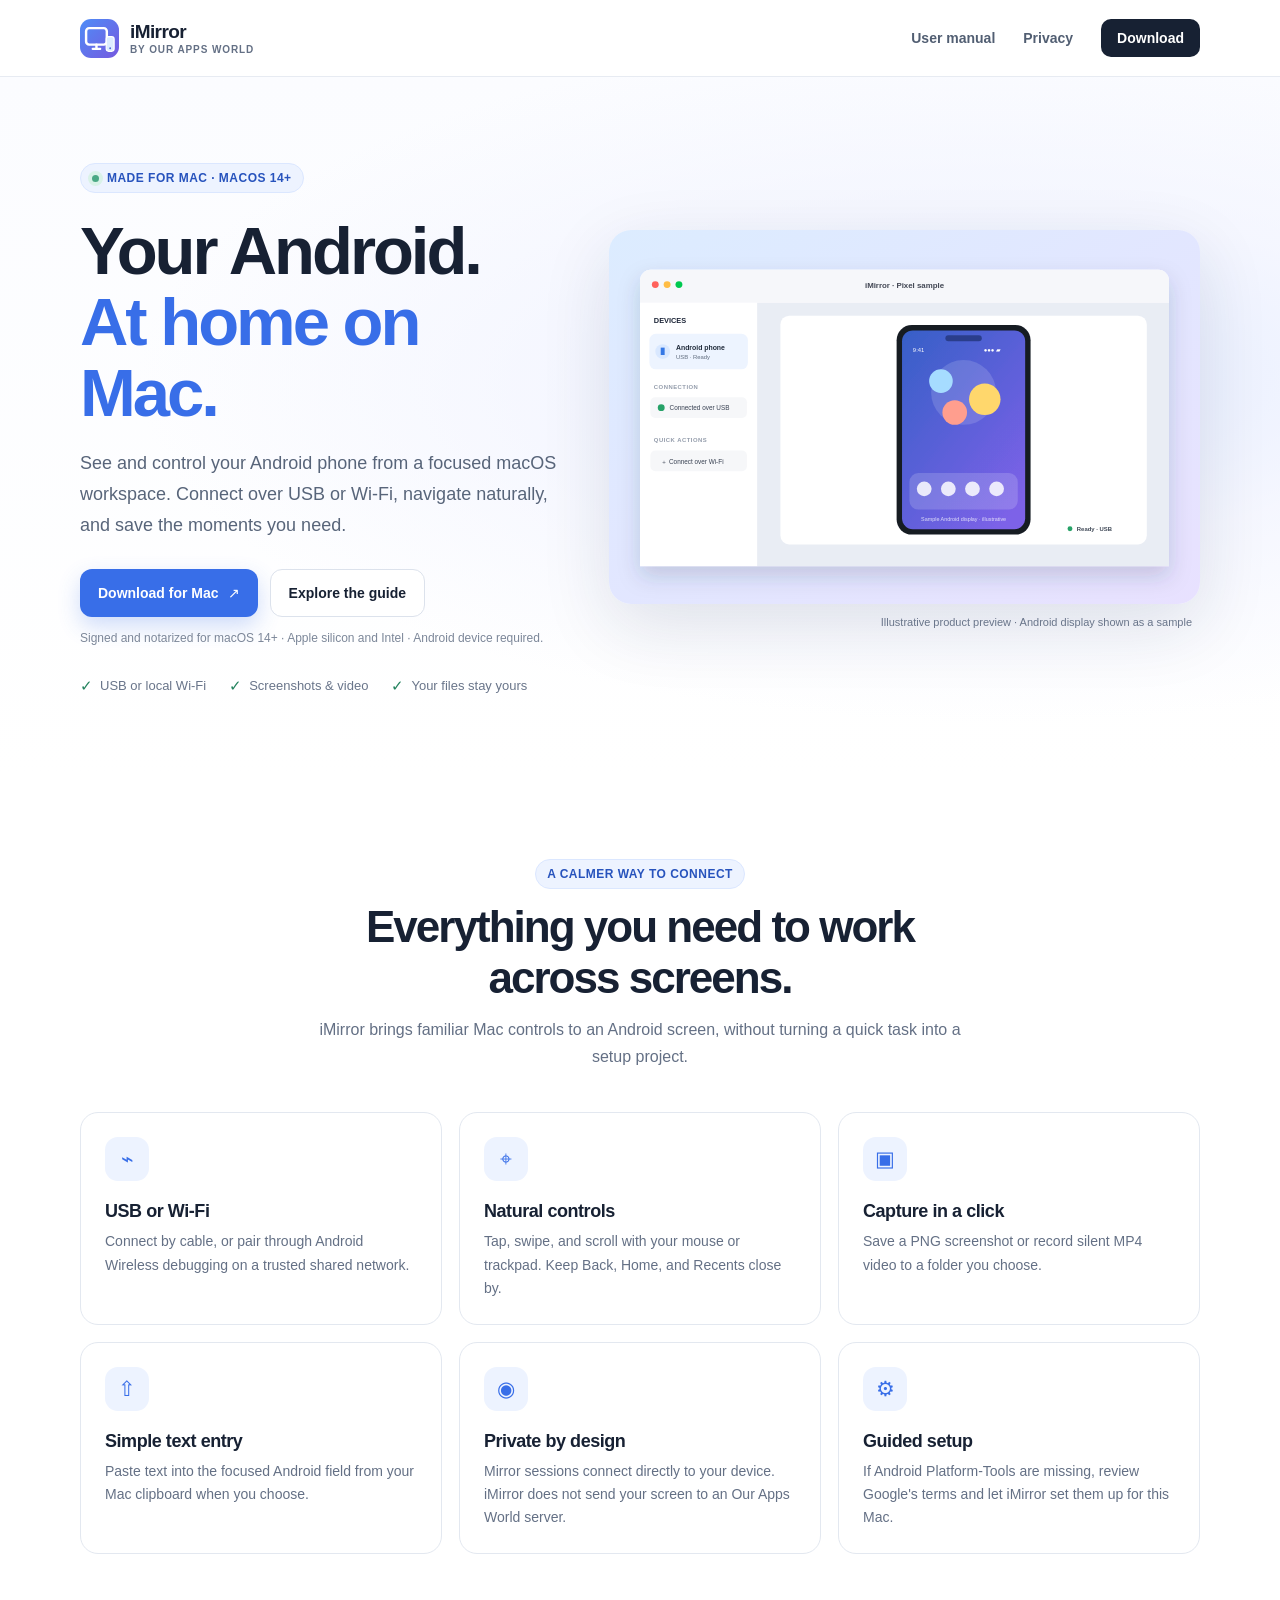
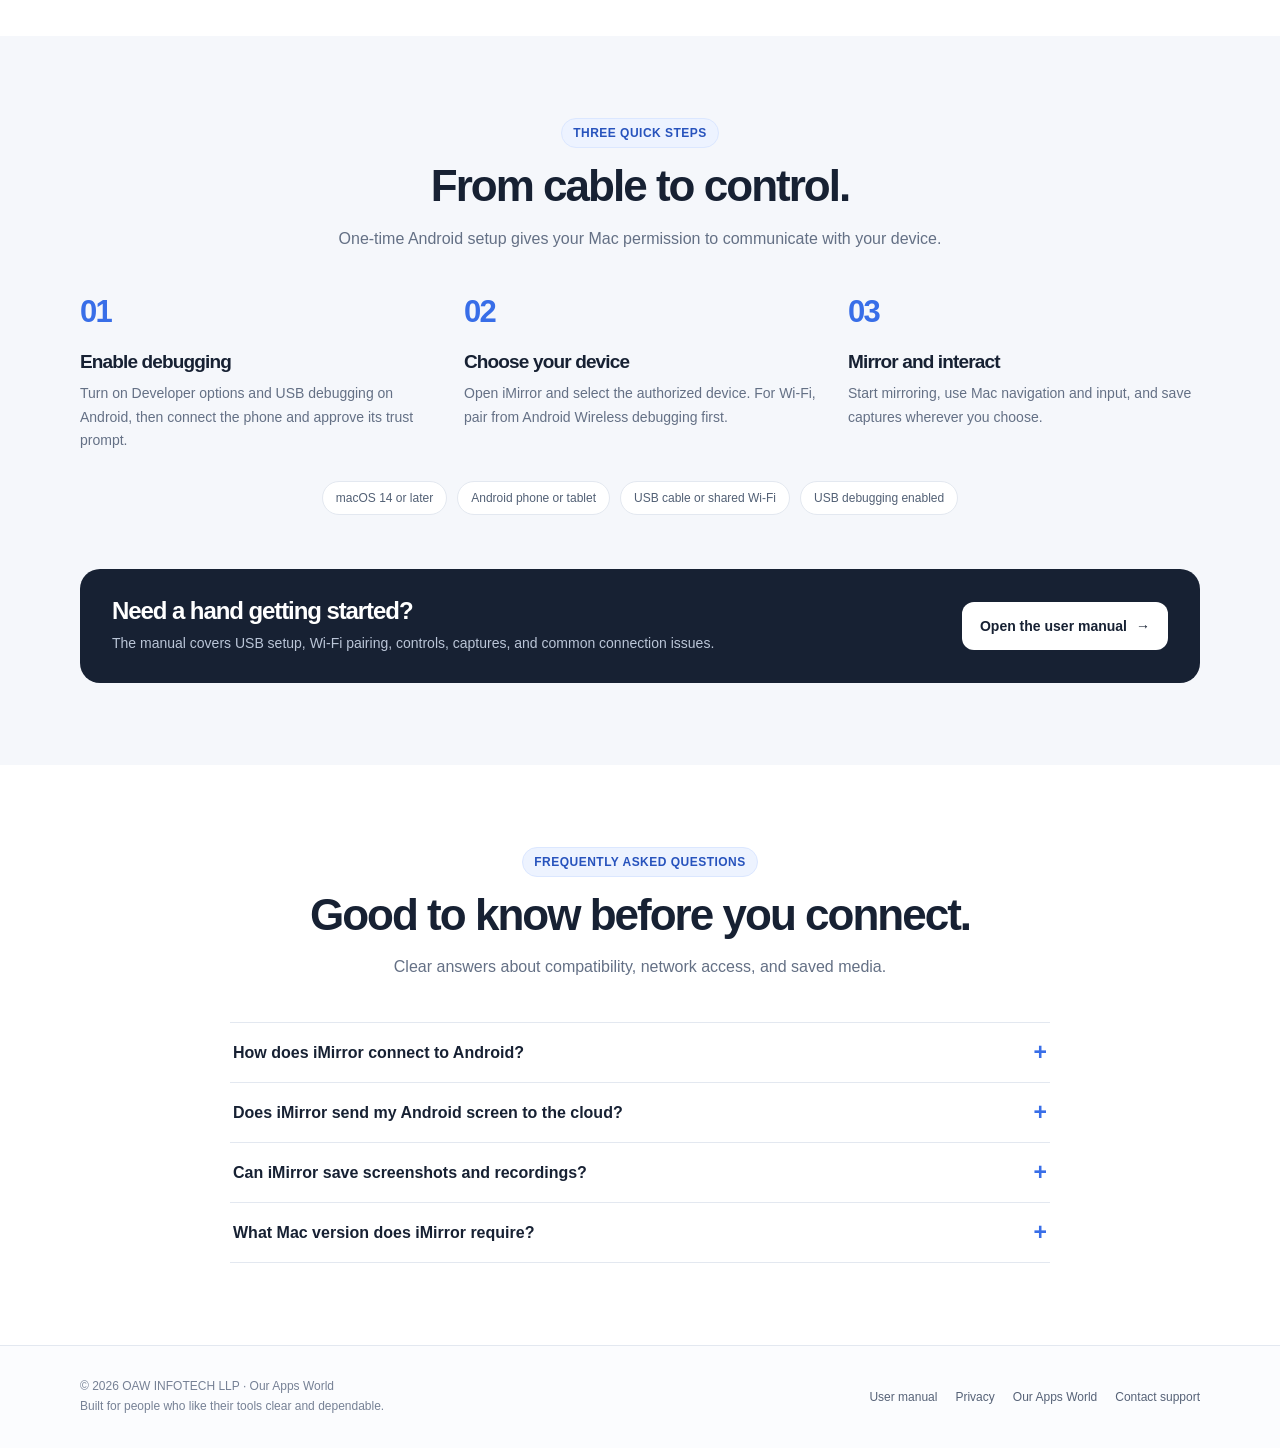
==== docs/index.html @ e36534e6 "Publish iMirror product website with GitHub Pages" ====
<!doctype html>
<html lang="en">
<head>
  <meta charset="utf-8">
  <meta name="viewport" content="width=device-width, initial-scale=1">
  <meta name="theme-color" content="#ffffff">
  <meta name="description" content="Download iMirror, the signed and notarized Mac app for mirroring and controlling Android over USB or local Wi-Fi.">
  <meta name="robots" content="index,follow,max-image-preview:large">
  <link rel="canonical" href="https://erimranalam.github.io/iMirror-Releases/">
  <title>iMirror — Android on your Mac | Our Apps World</title>
  <meta property="og:type" content="website">
  <meta property="og:site_name" content="iMirror by Our Apps World">
  <meta property="og:title" content="iMirror — Android on your Mac">
  <meta property="og:description" content="Mirror and control your Android phone from a focused macOS workspace over USB or Wi-Fi.">
  <meta property="og:url" content="https://erimranalam.github.io/iMirror-Releases/">
  <meta property="og:image" content="https://erimranalam.github.io/iMirror-Releases/assets/social-preview.png">
  <meta property="og:image:width" content="1200">
  <meta property="og:image:height" content="630">
  <meta name="twitter:card" content="summary_large_image">
  <meta name="twitter:title" content="iMirror — Android on your Mac">
  <meta name="twitter:description" content="Mirror and control your Android phone from a focused macOS workspace over USB or Wi-Fi.">
  <meta name="twitter:image" content="https://erimranalam.github.io/iMirror-Releases/assets/social-preview.png">
  <link rel="icon" href="assets/favicon.svg" type="image/svg+xml">
  <link rel="stylesheet" href="styles.css">
  <script type="application/ld+json">
  {
    "@context": "https://schema.org",
    "@type": "SoftwareApplication",
    "name": "iMirror by Our Apps World",
    "applicationCategory": "UtilitiesApplication",
    "operatingSystem": "macOS 14 or later",
    "description": "Mirror and control an Android phone or tablet from a Mac over USB or local Wi-Fi. Save PNG screenshots and silent MP4 recordings.",
    "softwareRequirements": "A Mac running macOS 14 or later and an Android device with USB debugging or Wireless debugging enabled.",
    "featureList": ["Android screen mirroring", "USB and local Wi-Fi connection", "Mouse and trackpad input", "PNG screenshots", "Silent MP4 recordings"],
    "publisher": { "@type": "Organization", "name": "OAW INFOTECH LLP", "alternateName": "Our Apps World", "url": "https://ourappsworld.com/" },
    "url": "https://erimranalam.github.io/iMirror-Releases/"
  }
  </script>
  <script type="application/ld+json">
  {
    "@context": "https://schema.org",
    "@type": "FAQPage",
    "mainEntity": [
      { "@type": "Question", "name": "How does iMirror connect to Android?", "acceptedAnswer": { "@type": "Answer", "text": "iMirror uses Android Debug Bridge. Connect by USB with USB debugging enabled, or pair Wireless debugging on Android 11 or later over a trusted shared Wi-Fi network." } },
      { "@type": "Question", "name": "Does iMirror send my Android screen to the cloud?", "acceptedAnswer": { "@type": "Answer", "text": "No. The screen stream is sent directly between the Android device and your Mac over USB or your configured local network. iMirror does not route screen content through an Our Apps World server." } },
      { "@type": "Question", "name": "Can iMirror save screenshots and recordings?", "acceptedAnswer": { "@type": "Answer", "text": "Yes. Save a PNG screenshot or an MP4 video recording to a location you choose. Recordings contain video only and do not include audio." } },
      { "@type": "Question", "name": "What Mac version does iMirror require?", "acceptedAnswer": { "@type": "Answer", "text": "iMirror requires macOS 14 or later and an Android phone or tablet with debugging enabled." } }
    ]
  }
  </script>
</head>
<body>
  <header class="site-header">
    <nav class="container nav" aria-label="Main navigation">
      <a class="brand" href="./" aria-label="iMirror by Our Apps World home">
        <img src="assets/favicon.svg" alt="">
        <span>iMirror<small>by Our Apps World</small></span>
      </a>
      <div class="nav-links">
        <a href="manual/">User manual</a>
        <a href="privacy/">Privacy</a>
        <a class="nav-cta" href="https://github.com/ErIMRANALAM/iMirror-Releases/releases/latest">Download</a>
      </div>
      <details class="mobile-menu">
        <summary><span>Menu</span><span class="menu-icon" aria-hidden="true">☰</span></summary>
        <div class="mobile-menu-panel">
          <a href="./">Overview</a>
          <a href="manual/">User manual</a>
          <a href="privacy/">Privacy</a>
          <a href="https://github.com/ErIMRANALAM/iMirror-Releases/releases/latest">Download for Mac</a>
        </div>
      </details>
    </nav>
  </header>

  <main>
    <section class="hero">
      <div class="container hero-grid">
        <div>
          <span class="eyebrow"><span class="eyebrow-dot"></span> Made for Mac · macOS 14+</span>
          <h1>Your Android.<br><em>At home on Mac.</em></h1>
          <p class="hero-copy">See and control your Android phone from a focused macOS workspace. Connect over USB or Wi-Fi, navigate naturally, and save the moments you need.</p>
          <div class="hero-actions">
            <a class="button button-primary" href="https://github.com/ErIMRANALAM/iMirror-Releases/releases/latest">Download for Mac <span aria-hidden="true">↗</span></a>
            <a class="button button-secondary" href="manual/">Explore the guide</a>
          </div>
          <p class="hero-note">Signed and notarized for macOS 14+ · Apple silicon and Intel · Android device required.</p>
          <div class="trust-row" aria-label="Key product details">
            <span><b aria-hidden="true">✓</b> USB or local Wi-Fi</span>
            <span><b aria-hidden="true">✓</b> Screenshots & video</span>
            <span><b aria-hidden="true">✓</b> Your files stay yours</span>
          </div>
        </div>
        <figure class="hero-art">
          <img src="assets/preview.svg" alt="Illustrative preview of the iMirror Mac interface with a sample Android display. The device screen is a design mockup, not a live screenshot.">
          <figcaption class="preview-caption">Illustrative product preview · Android display shown as a sample</figcaption>
        </figure>
      </div>
    </section>

    <section class="section" id="features">
      <div class="container">
        <div class="section-heading">
          <span class="eyebrow">A calmer way to connect</span>
          <h2>Everything you need to work across screens.</h2>
          <p>iMirror brings familiar Mac controls to an Android screen, without turning a quick task into a setup project.</p>
        </div>
        <div class="feature-grid">
          <article class="feature-card"><div class="feature-icon" aria-hidden="true">⌁</div><h3>USB or Wi-Fi</h3><p>Connect by cable, or pair through Android Wireless debugging on a trusted shared network.</p></article>
          <article class="feature-card"><div class="feature-icon" aria-hidden="true">⌖</div><h3>Natural controls</h3><p>Tap, swipe, and scroll with your mouse or trackpad. Keep Back, Home, and Recents close by.</p></article>
          <article class="feature-card"><div class="feature-icon" aria-hidden="true">▣</div><h3>Capture in a click</h3><p>Save a PNG screenshot or record silent MP4 video to a folder you choose.</p></article>
          <article class="feature-card"><div class="feature-icon" aria-hidden="true">⇧</div><h3>Simple text entry</h3><p>Paste text into the focused Android field from your Mac clipboard when you choose.</p></article>
          <article class="feature-card"><div class="feature-icon" aria-hidden="true">◉</div><h3>Private by design</h3><p>Mirror sessions connect directly to your device. iMirror does not send your screen to an Our Apps World server.</p></article>
          <article class="feature-card"><div class="feature-icon" aria-hidden="true">⚙</div><h3>Guided setup</h3><p>If Android Platform-Tools are missing, review Google's terms and let iMirror set them up for this Mac.</p></article>
        </div>
      </div>
    </section>

    <section class="section section-soft" id="start">
      <div class="container">
        <div class="section-heading">
          <span class="eyebrow">Three quick steps</span>
          <h2>From cable to control.</h2>
          <p>One-time Android setup gives your Mac permission to communicate with your device.</p>
        </div>
        <div class="workflow">
          <article class="step"><h3>Enable debugging</h3><p>Turn on Developer options and USB debugging on Android, then connect the phone and approve its trust prompt.</p></article>
          <article class="step"><h3>Choose your device</h3><p>Open iMirror and select the authorized device. For Wi-Fi, pair from Android Wireless debugging first.</p></article>
          <article class="step"><h3>Mirror and interact</h3><p>Start mirroring, use Mac navigation and input, and save captures wherever you choose.</p></article>
        </div>
        <div class="requirements"><span>macOS 14 or later</span><span>Android phone or tablet</span><span>USB cable or shared Wi-Fi</span><span>USB debugging enabled</span></div>
        <div class="callout">
          <div><h2>Need a hand getting started?</h2><p>The manual covers USB setup, Wi-Fi pairing, controls, captures, and common connection issues.</p></div>
          <a class="button" href="manual/">Open the user manual <span aria-hidden="true">→</span></a>
        </div>
      </div>
    </section>

    <section class="section" id="faq">
      <div class="container">
        <div class="section-heading">
          <span class="eyebrow">Frequently asked questions</span>
          <h2>Good to know before you connect.</h2>
          <p>Clear answers about compatibility, network access, and saved media.</p>
        </div>
        <div class="faq-list">
          <details><summary>How does iMirror connect to Android?</summary><p>iMirror uses Android Debug Bridge. Connect by USB with USB debugging enabled, or pair Wireless debugging on Android 11 or later over a trusted shared Wi-Fi network.</p></details>
          <details><summary>Does iMirror send my Android screen to the cloud?</summary><p>No. The screen stream is sent directly between the Android device and your Mac over USB or your configured local network. iMirror does not route screen content through an Our Apps World server.</p></details>
          <details><summary>Can iMirror save screenshots and recordings?</summary><p>Yes. Save a PNG screenshot or an MP4 video recording to a location you choose. Recordings contain video only and do not include audio.</p></details>
          <details><summary>What Mac version does iMirror require?</summary><p>iMirror requires macOS 14 or later and an Android phone or tablet with debugging enabled.</p></details>
        </div>
      </div>
    </section>
  </main>

  <footer class="site-footer">
    <div class="container footer-row">
      <div class="footer-copy">© 2026 OAW INFOTECH LLP · Our Apps World<br>Built for people who like their tools clear and dependable.</div>
      <div class="footer-links"><a href="manual/">User manual</a><a href="privacy/">Privacy</a><a href="https://ourappsworld.com/">Our Apps World</a><a href="mailto:support@ourappsworld.com">Contact support</a></div>
    </div>
  </footer>
</body>
</html>
---- docs/styles.css ----
:root {
  color-scheme: light;
  --ink: #172133;
  --muted: #647085;
  --line: #e3e8f0;
  --paper: #fff;
  --wash: #f5f7fb;
  --blue: #386ee8;
  --blue-dark: #2753bd;
  --violet: #7256dc;
  --mint: #dff6ee;
  --shadow: 0 22px 70px rgba(28, 43, 72, .12);
  font-family: -apple-system, BlinkMacSystemFont, 'Segoe UI', sans-serif;
  color: var(--ink);
  background: var(--paper);
  font-synthesis: none;
  text-rendering: optimizeLegibility;
}

* { box-sizing: border-box; }
html { scroll-behavior: smooth; }
body { margin: 0; min-width: 320px; }
a { color: inherit; }
button, a { -webkit-tap-highlight-color: transparent; }
:focus-visible { outline: 3px solid #82a8ff; outline-offset: 3px; }

.container { width: min(1120px, calc(100% - 44px)); margin-inline: auto; }
.site-header { position: sticky; top: 0; z-index: 20; background: rgba(255,255,255,.9); backdrop-filter: blur(16px); border-bottom: 1px solid rgba(226,231,239,.8); }
.nav { min-height: 76px; display: flex; align-items: center; justify-content: space-between; gap: 24px; }
.brand { display: inline-flex; align-items: center; gap: 11px; text-decoration: none; font-family: -apple-system, BlinkMacSystemFont, 'Segoe UI', sans-serif; font-size: 19px; font-weight: 800; letter-spacing: -.6px; }
.brand img { width: 39px; height: 39px; }
.brand small { display: block; color: var(--muted); font: 600 10px -apple-system, BlinkMacSystemFont, 'Segoe UI', sans-serif; letter-spacing: .09em; text-transform: uppercase; margin-top: 1px; }
.nav-links { display: flex; align-items: center; gap: 28px; }
.nav-links a { color: #515e72; text-decoration: none; font-size: 14px; font-weight: 600; white-space: nowrap; transition: color .18s ease; }
.nav-links a:hover, .nav-links a[aria-current="page"] { color: var(--blue); }
.nav-links .nav-cta { padding: 11px 16px; background: var(--ink); color: white; border-radius: 10px; }
.nav-links .nav-cta:hover { background: var(--blue-dark); color: white; }
.mobile-menu { display: none; position: relative; }
.mobile-menu summary { min-height: 40px; display: inline-flex; align-items: center; gap: 9px; padding: 0 12px; border: 1px solid var(--line); border-radius: 11px; background: white; color: var(--ink); font-size: 13px; font-weight: 700; cursor: pointer; list-style: none; }
.mobile-menu summary::-webkit-details-marker { display: none; }
.mobile-menu summary::marker { content: ''; }
.menu-icon { color: var(--blue); font-size: 16px; line-height: 1; transition: transform .18s ease; }
.mobile-menu[open] .menu-icon { transform: rotate(90deg); }
.mobile-menu-panel { position: absolute; z-index: 30; top: calc(100% + 10px); right: 0; width: min(250px, calc(100vw - 32px)); padding: 7px; border: 1px solid var(--line); border-radius: 14px; background: white; box-shadow: 0 16px 38px rgba(22, 34, 55, .17); }
.mobile-menu-panel a { display: block; padding: 12px 13px; border-radius: 9px; color: #46536a; font-size: 14px; font-weight: 600; text-decoration: none; }
.mobile-menu-panel a:hover, .mobile-menu-panel a[aria-current="page"] { color: var(--blue-dark); background: #f0f5ff; }

.hero { overflow: hidden; padding: 86px 0 82px; background: radial-gradient(ellipse at 78% 43%, #e4ecff 0, rgba(237,240,255,.5) 30%, transparent 61%), linear-gradient(180deg, #fbfcff, #fff); }
.hero-grid { display: grid; grid-template-columns: minmax(0, .9fr) minmax(0, 1.1fr); align-items: center; gap: 46px; }
.hero-grid > * { min-width: 0; }
.eyebrow { display: inline-flex; align-items: center; gap: 8px; color: var(--blue-dark); background: #edf3ff; border: 1px solid #dbe7ff; border-radius: 999px; padding: 7px 11px; font-size: 12px; font-weight: 700; letter-spacing: .04em; text-transform: uppercase; }
.eyebrow-dot { width: 7px; height: 7px; border-radius: 50%; background: #4aa984; box-shadow: 0 0 0 4px #d9f2e8; }
h1, h2, h3 { font-family: -apple-system, BlinkMacSystemFont, 'Segoe UI', sans-serif; letter-spacing: -.045em; }
h1 { max-width: 560px; font-size: clamp(42px, 5.4vw, 67px); line-height: 1.06; margin: 22px 0 20px; }
h1 em { color: var(--blue); font-style: normal; }
.hero-copy { max-width: 520px; color: #58657a; font-size: 18px; line-height: 1.72; }
.hero-actions { display: flex; flex-wrap: wrap; align-items: center; gap: 12px; margin-top: 28px; }
.button { min-height: 48px; display: inline-flex; align-items: center; justify-content: center; gap: 9px; border-radius: 12px; padding: 0 18px; text-decoration: none; font-weight: 700; font-size: 14px; transition: transform .18s ease, background .18s ease, box-shadow .18s ease; }
.button:hover { transform: translateY(-2px); }
.button-primary { background: var(--blue); color: white; box-shadow: 0 9px 22px rgba(56,110,232,.24); }
.button-primary:hover { background: var(--blue-dark); }
.button-secondary { color: var(--ink); border: 1px solid #dce2ec; background: white; }
.hero-note { color: #7c8799; font-size: 12px; margin: 14px 0 0; }
.hero-art { position: relative; margin: 0; }
.hero-art img { display: block; width: 100%; border-radius: 22px; box-shadow: var(--shadow); }
.preview-caption { margin: 12px 8px 0; text-align: right; color: #69758a; font-size: 11px; }
.trust-row { display: flex; flex-wrap: wrap; gap: 13px 23px; margin-top: 32px; color: #69758a; font-size: 13px; }
.trust-row span { display: inline-flex; align-items: center; gap: 7px; }
.trust-row b { color: #23835e; font-size: 15px; }

.section { padding: 82px 0; }
.section-soft { background: var(--wash); }
.section-heading { max-width: 670px; margin: 0 auto 42px; text-align: center; }
.section-heading h2 { font-size: clamp(30px, 4vw, 44px); line-height: 1.15; margin: 13px 0; }
.section-heading p { margin: 0; color: var(--muted); font-size: 16px; line-height: 1.7; }
.feature-grid { display: grid; grid-template-columns: repeat(3, 1fr); gap: 17px; }
.feature-card { background: white; border: 1px solid var(--line); border-radius: 18px; padding: 24px; min-height: 205px; }
.feature-icon { width: 44px; height: 44px; display: grid; place-items: center; border-radius: 13px; color: var(--blue); background: #edf3ff; font-size: 21px; }
.feature-card h3 { margin: 20px 0 8px; font-size: 18px; letter-spacing: -.025em; }
.feature-card p { margin: 0; color: var(--muted); font-size: 14px; line-height: 1.65; }
.workflow { display: grid; grid-template-columns: repeat(3, 1fr); gap: 32px; counter-reset: flow; }
.step { position: relative; counter-increment: flow; padding-top: 57px; }
.step::before { content: '0' counter(flow); position: absolute; left: 0; top: 0; color: var(--blue); font: 800 31px -apple-system, BlinkMacSystemFont, 'Segoe UI', sans-serif; letter-spacing: -.06em; }
.step h3 { font-size: 19px; margin: 0 0 9px; }
.step p { color: var(--muted); margin: 0; line-height: 1.7; font-size: 14px; }
.callout { display: flex; align-items: center; justify-content: space-between; gap: 28px; margin-top: 54px; padding: 28px 32px; border-radius: 20px; background: #172133; color: white; }
.callout h2 { margin: 0 0 7px; font-size: 24px; }
.callout p { margin: 0; color: #bac5d7; line-height: 1.6; font-size: 14px; }
.callout .button { flex: none; background: white; color: var(--ink); }
.requirements { display: flex; flex-wrap: wrap; justify-content: center; gap: 10px; margin-top: 28px; }
.requirements span { border: 1px solid var(--line); border-radius: 999px; background: white; color: #526075; padding: 9px 13px; font-size: 12px; }

.page-hero { padding: 66px 0 44px; background: linear-gradient(180deg, #f7f9ff, #fff); }
.page-hero h1 { font-size: clamp(38px, 5vw, 54px); margin: 14px 0; }
.page-hero p { max-width: 720px; color: var(--muted); line-height: 1.75; font-size: 17px; }
.content-layout { display: grid; grid-template-columns: 235px minmax(0, 1fr); gap: 48px; padding: 20px 0 88px; align-items: start; }
.toc { position: sticky; top: 102px; padding: 17px; border: 1px solid var(--line); border-radius: 15px; background: #fbfcfe; }
.toc strong { display: block; font-size: 12px; text-transform: uppercase; letter-spacing: .08em; color: #8792a4; margin: 0 0 12px; }
.toc a { display: block; padding: 8px 0; color: #556278; font-size: 13px; text-decoration: none; }
.toc a:hover { color: var(--blue); }
.article { max-width: 760px; }
.article h2 { margin: 36px 0 11px; font-size: 25px; letter-spacing: -.03em; scroll-margin-top: 105px; }
.article h2:first-child { margin-top: 0; }
.article h3 { margin: 23px 0 8px; font-size: 17px; letter-spacing: -.02em; }
.article p, .article li { color: #536075; font-size: 15px; line-height: 1.78; }
.article p { margin: 9px 0; }
.article ul, .article ol { padding-left: 22px; }
.article li { padding-left: 4px; margin: 6px 0; }
.article a { color: var(--blue-dark); text-underline-offset: 3px; }
.tip { margin: 17px 0; padding: 16px 18px; border-left: 3px solid var(--blue); background: #f0f5ff; border-radius: 0 12px 12px 0; color: #44526b; line-height: 1.7; font-size: 14px; }
.warning { border-left-color: #d58e26; background: #fff8e9; }
.privacy-meta { color: #7b8698 !important; font-size: 13px !important; }
.policy-card { margin: 18px 0; padding: 19px; border: 1px solid var(--line); border-radius: 14px; background: #fbfcff; }
.policy-card h3 { margin-top: 0; }
.faq-list { max-width: 820px; margin: auto; border-top: 1px solid var(--line); }
.faq-list details { padding: 18px 3px; border-bottom: 1px solid var(--line); }
.faq-list summary { cursor: pointer; font-weight: 700; font-size: 16px; list-style: none; display: flex; align-items: center; justify-content: space-between; gap: 16px; }
.faq-list summary::-webkit-details-marker { display: none; }
.faq-list summary::after { content: '+'; color: var(--blue); font-size: 23px; line-height: 1; }
.faq-list details[open] summary::after { content: '−'; }
.faq-list p { margin: 12px 34px 0 0; color: var(--muted); font-size: 14px; line-height: 1.7; }

.site-footer { border-top: 1px solid var(--line); background: #fbfcfe; padding: 31px 0; }
.footer-row { display: flex; justify-content: space-between; align-items: center; gap: 18px; }
.footer-copy { color: #768195; font-size: 12px; line-height: 1.65; }
.footer-links { display: flex; flex-wrap: wrap; gap: 18px; }
.footer-links a { color: #566277; font-size: 12px; text-decoration: none; }
.footer-links a:hover { color: var(--blue); }

@media (max-width: 860px) {
  .hero { padding: 62px 0 56px; }
  .hero-grid { grid-template-columns: 1fr; gap: 40px; }
  .hero-art { margin: 0 -5px; }
  .hero-art img { border-radius: 16px; }
  .feature-grid { grid-template-columns: repeat(2, 1fr); }
  .content-layout { grid-template-columns: 1fr; gap: 26px; }
  .toc { position: static; display: flex; flex-wrap: wrap; gap: 5px 16px; align-items: center; }
  .toc strong { width: 100%; }
  .toc a { padding: 3px 0; }
}
@media (max-width: 720px) {
  .nav-links { display: none; }
  .mobile-menu { display: block; }
}
@media (max-width: 600px) {
  .container { width: min(100% - 32px, 1120px); }
  .nav { min-height: 66px; }
  .brand { font-size: 17px; }
  .brand img { width: 35px; height: 35px; }
  .hero { padding: 48px 0 48px; }
  h1 { font-size: clamp(39px, 12vw, 54px); }
  .hero-copy { font-size: 16px; }
  .section { padding: 60px 0; }
  .feature-grid, .workflow { grid-template-columns: 1fr; gap: 12px; }
  .feature-card { min-height: auto; }
  .workflow { gap: 26px; }
  .callout { align-items: flex-start; flex-direction: column; padding: 24px; }
  .page-hero { padding: 48px 0 26px; }
  .content-layout { padding-bottom: 62px; }
  .footer-row { align-items: flex-start; flex-direction: column; }
}
@media (prefers-reduced-motion: reduce) {
  *, *::before, *::after { scroll-behavior: auto !important; transition-duration: .01ms !important; }
}
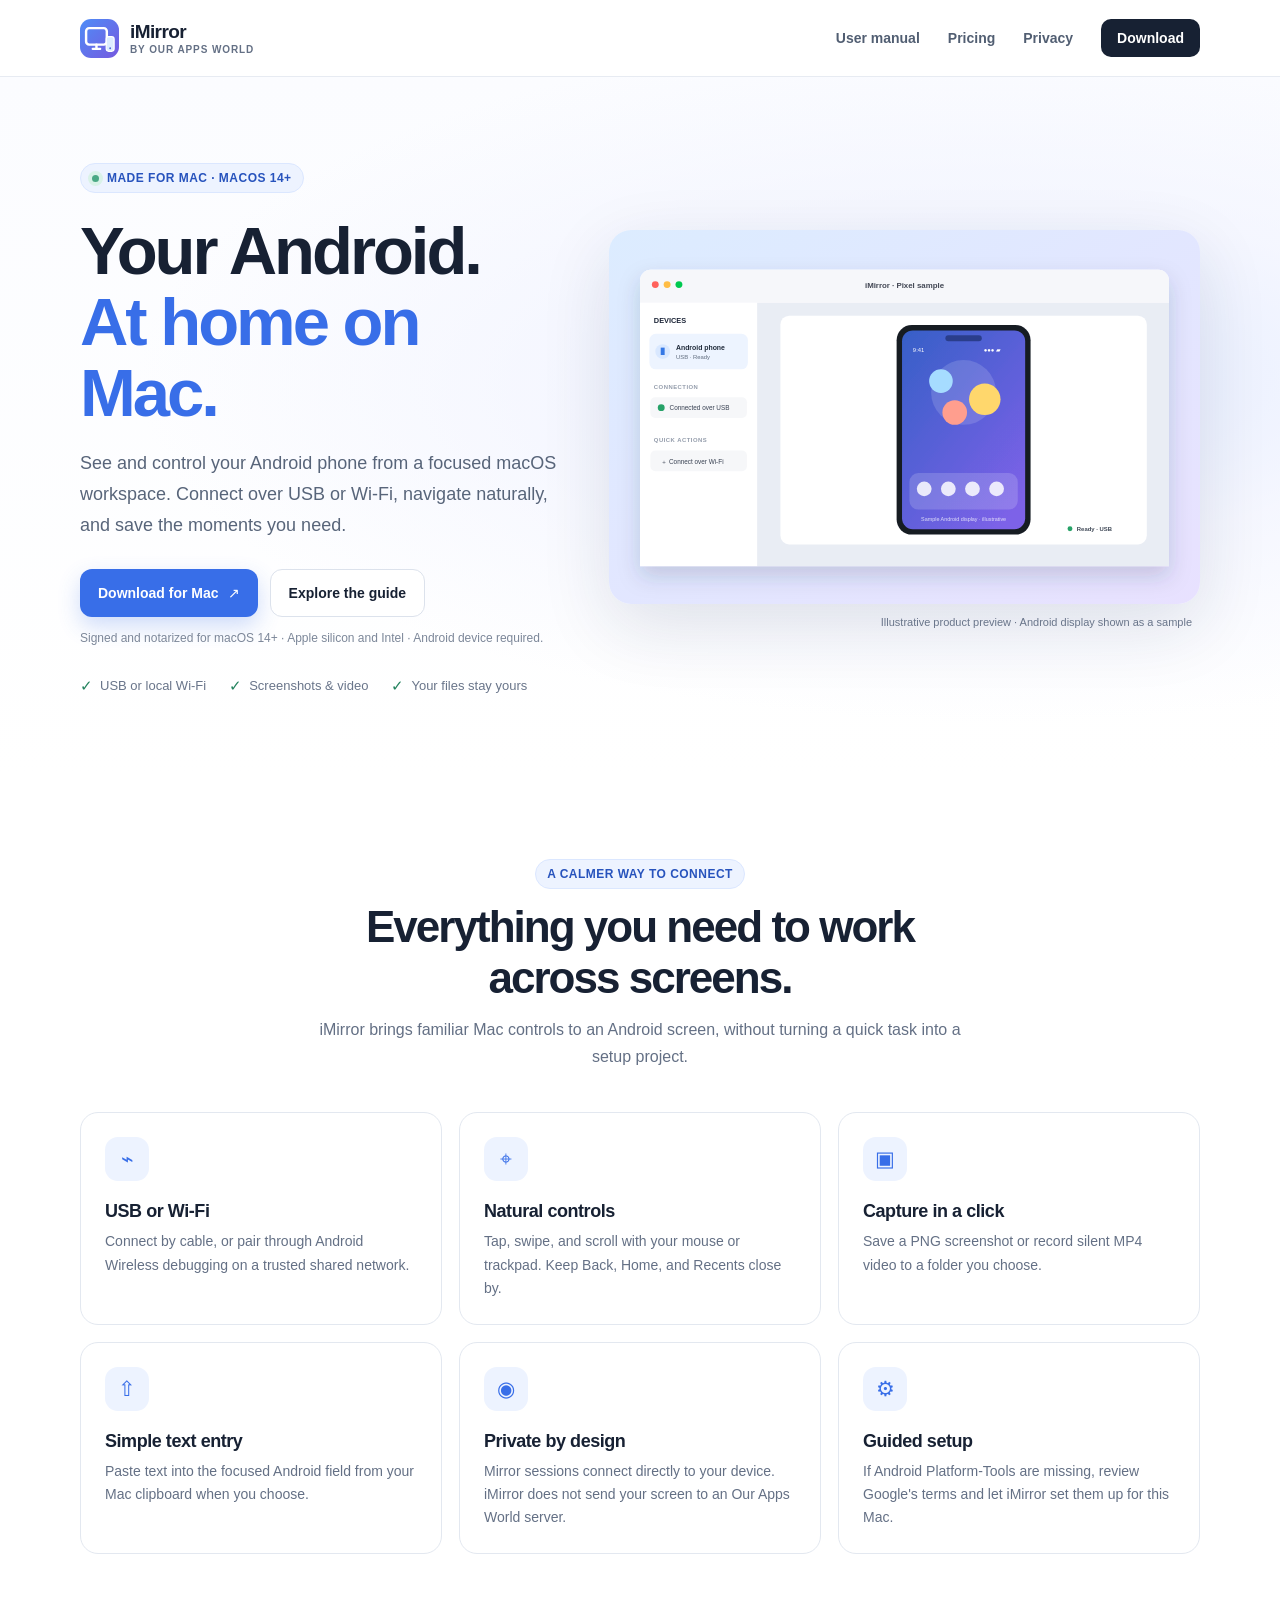
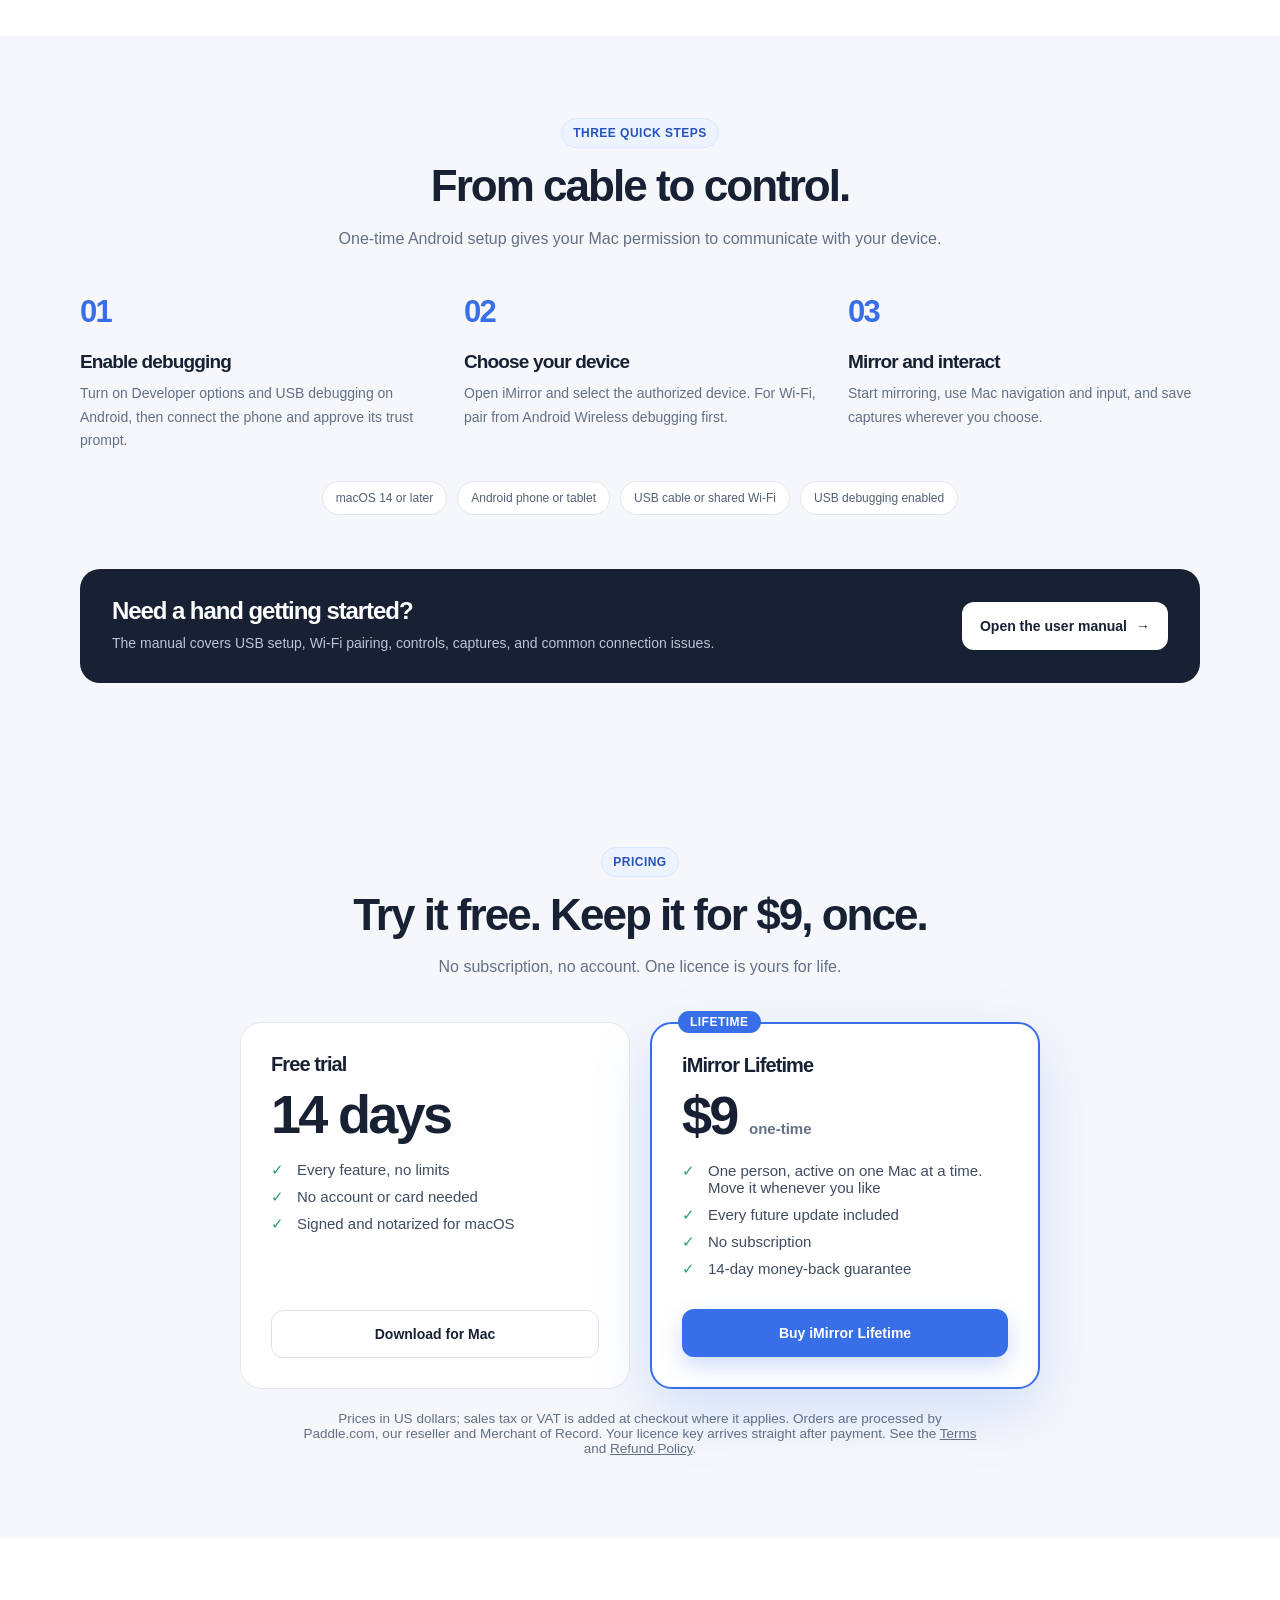
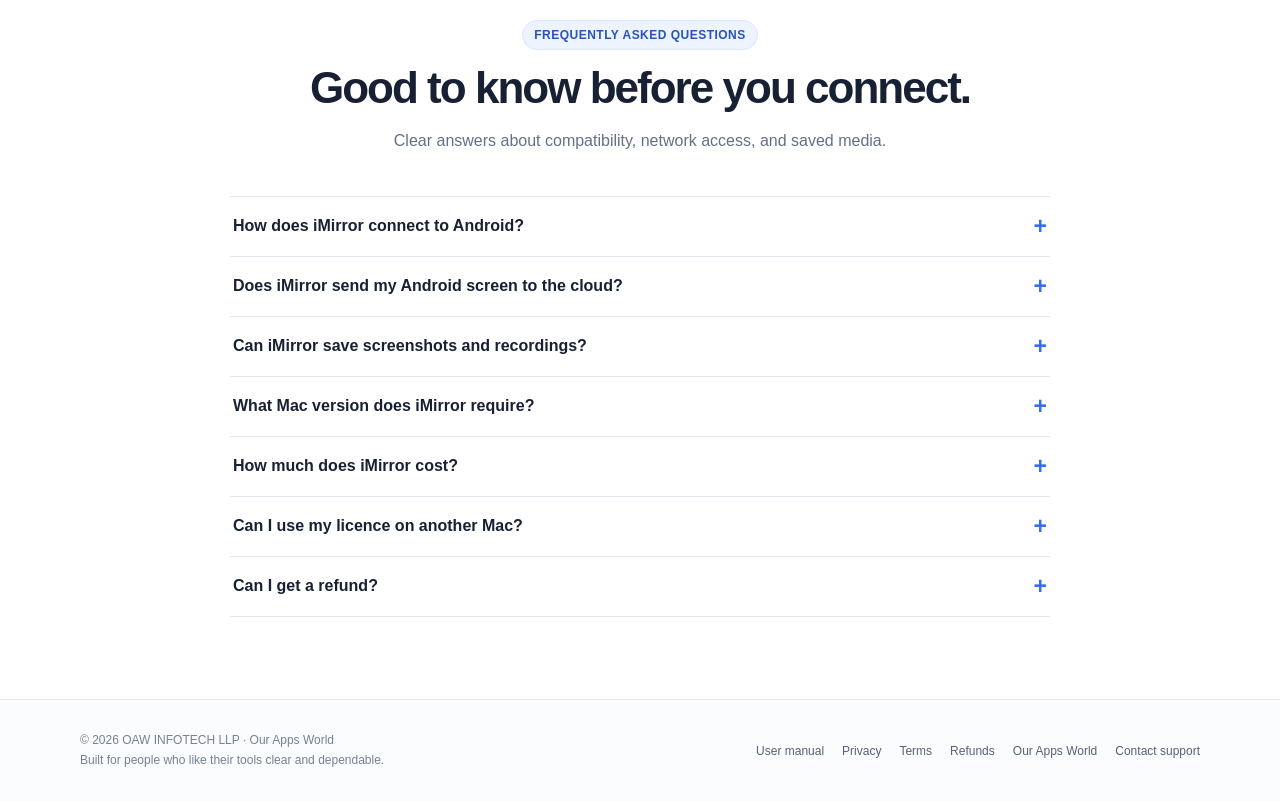
==== commit 2e9b14d9: "iMirror 0.2.0: release notes, install guide, pricing and legal pages on the site Co-Authored-By: Cla" ====
--- a/docs/index.html
+++ b/docs/index.html
@@ -21,7 +21,7 @@
   <meta name="twitter:description" content="Mirror and control your Android phone from a focused macOS workspace over USB or Wi-Fi.">
   <meta name="twitter:image" content="https://erimranalam.github.io/iMirror-Releases/assets/social-preview.png">
   <link rel="icon" href="assets/favicon.svg" type="image/svg+xml">
-  <link rel="stylesheet" href="styles.css">
+  <link rel="stylesheet" href="styles.css?v=8c32ccf7">
   <script type="application/ld+json">
   {
     "@context": "https://schema.org",
@@ -33,7 +33,11 @@
     "softwareRequirements": "A Mac running macOS 14 or later and an Android device with USB debugging or Wireless debugging enabled.",
     "featureList": ["Android screen mirroring", "USB and local Wi-Fi connection", "Mouse and trackpad input", "PNG screenshots", "Silent MP4 recordings"],
     "publisher": { "@type": "Organization", "name": "OAW INFOTECH LLP", "alternateName": "Our Apps World", "url": "https://ourappsworld.com/" },
-    "url": "https://erimranalam.github.io/iMirror-Releases/"
+    "url": "https://erimranalam.github.io/iMirror-Releases/",
+    "offers": [
+      { "@type": "Offer", "name": "iMirror Lifetime", "price": "9.00", "priceCurrency": "USD", "availability": "https://schema.org/InStock", "description": "One-time purchase: one person, one Mac at a time, every future update, 14-day money-back guarantee." },
+      { "@type": "Offer", "name": "Free trial", "price": "0", "priceCurrency": "USD", "description": "14 days with every feature, no account or card." }
+    ]
   }
   </script>
   <script type="application/ld+json">
@@ -44,7 +48,10 @@
       { "@type": "Question", "name": "How does iMirror connect to Android?", "acceptedAnswer": { "@type": "Answer", "text": "iMirror uses Android Debug Bridge. Connect by USB with USB debugging enabled, or pair Wireless debugging on Android 11 or later over a trusted shared Wi-Fi network." } },
       { "@type": "Question", "name": "Does iMirror send my Android screen to the cloud?", "acceptedAnswer": { "@type": "Answer", "text": "No. The screen stream is sent directly between the Android device and your Mac over USB or your configured local network. iMirror does not route screen content through an Our Apps World server." } },
       { "@type": "Question", "name": "Can iMirror save screenshots and recordings?", "acceptedAnswer": { "@type": "Answer", "text": "Yes. Save a PNG screenshot or an MP4 video recording to a location you choose. Recordings contain video only and do not include audio." } },
-      { "@type": "Question", "name": "What Mac version does iMirror require?", "acceptedAnswer": { "@type": "Answer", "text": "iMirror requires macOS 14 or later and an Android phone or tablet with debugging enabled." } }
+      { "@type": "Question", "name": "What Mac version does iMirror require?", "acceptedAnswer": { "@type": "Answer", "text": "iMirror requires macOS 14 or later and an Android phone or tablet with debugging enabled." } },
+      {"@type": "Question", "name": "How much does iMirror cost?", "acceptedAnswer": {"@type": "Answer", "text": "iMirror has a free 14-day trial with every feature. After that, iMirror Lifetime is a one-time $9 purchase for one person, active on one Mac at a time, with every future update and no subscription."}},
+      {"@type": "Question", "name": "Can I use my licence on another Mac?", "acceptedAnswer": {"@type": "Answer", "text": "A licence is active on one Mac at a time. Activate your key on another Mac and it moves there; the first Mac is signed out automatically. You can also free it from iMirror \u203a Licence."}},
+      {"@type": "Question", "name": "Can I get a refund?", "acceptedAnswer": {"@type": "Answer", "text": "Yes. You can get a full refund within 14 days of purchase. See the Refund Policy for how to ask."}}
     ]
   }
   </script>
@@ -58,6 +65,7 @@
       </a>
       <div class="nav-links">
         <a href="manual/">User manual</a>
+        <a href="#pricing">Pricing</a>
         <a href="privacy/">Privacy</a>
         <a class="nav-cta" href="https://github.com/ErIMRANALAM/iMirror-Releases/releases/latest">Download</a>
       </div>
@@ -66,6 +74,7 @@
         <div class="mobile-menu-panel">
           <a href="./">Overview</a>
           <a href="manual/">User manual</a>
+          <a href="#pricing">Pricing</a>
           <a href="privacy/">Privacy</a>
           <a href="https://github.com/ErIMRANALAM/iMirror-Releases/releases/latest">Download for Mac</a>
         </div>
@@ -136,6 +145,37 @@
       </div>
     </section>
 
+    <section class="section section-soft" id="pricing">
+      <div class="container">
+        <div class="section-heading">
+          <span class="eyebrow">Pricing</span>
+          <h2>Try it free. Keep it for $9, once.</h2>
+          <p>No subscription, no account. One licence is yours for life.</p>
+        </div>
+        <div class="pricing-grid">
+          <div class="plan">
+            <h3>Free trial</h3>
+            <div class="price">14 days</div>
+            <ul><li>Every feature, no limits</li><li>No account or card needed</li><li>Signed and notarized for macOS</li></ul>
+            <a class="button button-secondary" href="https://github.com/ErIMRANALAM/iMirror-Releases/releases/latest">Download for Mac</a>
+          </div>
+          <div class="plan featured">
+            <span class="plan-tag">LIFETIME</span>
+            <h3>iMirror Lifetime</h3>
+            <div class="price">$9 <small>one-time</small></div>
+            <ul>
+              <li>One person, active on one Mac at a time. Move it whenever you like</li>
+              <li>Every future update included</li>
+              <li>No subscription</li>
+              <li>14-day money-back guarantee</li>
+            </ul>
+            <a class="button button-primary" href="https://imirror.ourappsworld.com/buy/">Buy iMirror Lifetime</a>
+          </div>
+        </div>
+        <p class="fineprint">Prices in US dollars; sales tax or VAT is added at checkout where it applies. Orders are processed by Paddle.com, our reseller and Merchant of Record. Your licence key arrives straight after payment. See the <a href="terms/">Terms</a> and <a href="refunds/">Refund Policy</a>.</p>
+      </div>
+    </section>
+
     <section class="section" id="faq">
       <div class="container">
         <div class="section-heading">
@@ -148,6 +188,9 @@
           <details><summary>Does iMirror send my Android screen to the cloud?</summary><p>No. The screen stream is sent directly between the Android device and your Mac over USB or your configured local network. iMirror does not route screen content through an Our Apps World server.</p></details>
           <details><summary>Can iMirror save screenshots and recordings?</summary><p>Yes. Save a PNG screenshot or an MP4 video recording to a location you choose. Recordings contain video only and do not include audio.</p></details>
           <details><summary>What Mac version does iMirror require?</summary><p>iMirror requires macOS 14 or later and an Android phone or tablet with debugging enabled.</p></details>
+          <details><summary>How much does iMirror cost?</summary><p>iMirror has a free 14-day trial with every feature. After that, iMirror Lifetime is a one-time $9 purchase for one person, active on one Mac at a time, with every future update and no subscription.</p></details>
+          <details><summary>Can I use my licence on another Mac?</summary><p>A licence is active on one Mac at a time. Activate your key on another Mac and it moves there; the first Mac is signed out automatically. You can also free it from iMirror › Licence.</p></details>
+          <details><summary>Can I get a refund?</summary><p>Yes. You can get a full refund within 14 days of purchase. See the Refund Policy for how to ask.</p></details>
         </div>
       </div>
     </section>
@@ -156,7 +199,7 @@
   <footer class="site-footer">
     <div class="container footer-row">
       <div class="footer-copy">© 2026 OAW INFOTECH LLP · Our Apps World<br>Built for people who like their tools clear and dependable.</div>
-      <div class="footer-links"><a href="manual/">User manual</a><a href="privacy/">Privacy</a><a href="https://ourappsworld.com/">Our Apps World</a><a href="mailto:support@ourappsworld.com">Contact support</a></div>
+      <div class="footer-links"><a href="manual/">User manual</a><a href="privacy/">Privacy</a><a href="terms/">Terms</a><a href="refunds/">Refunds</a><a href="https://ourappsworld.com/">Our Apps World</a><a href="mailto:support@ourappsworld.com">Contact support</a></div>
     </div>
   </footer>
 </body>
--- a/docs/styles.css
+++ b/docs/styles.css
@@ -162,3 +162,21 @@
 @media (prefers-reduced-motion: reduce) {
   *, *::before, *::after { scroll-behavior: auto !important; transition-duration: .01ms !important; }
 }
+
+/* Pricing and purchase pages */
+.pricing-grid { display: grid; grid-template-columns: repeat(auto-fit, minmax(290px, 1fr)); gap: 20px; max-width: 800px; margin: 0 auto; }
+.plan { position: relative; display: flex; flex-direction: column; gap: 10px; padding: 30px; background: #fff; border: 1px solid var(--line); border-radius: 22px; }
+.plan.featured { border: 2px solid var(--blue); box-shadow: 0 22px 60px rgba(56,110,232,.18); }
+.plan .plan-tag { position: absolute; top: -13px; left: 26px; background: var(--blue); color: #fff; font-size: 12px; font-weight: 800; letter-spacing: .04em; padding: 4px 12px; border-radius: 999px; }
+.plan h3 { margin: 0; font-size: 20px; }
+.plan .price { font-size: 54px; font-weight: 800; letter-spacing: -.05em; line-height: 1.05; }
+.plan .price small { font-size: 15px; font-weight: 600; letter-spacing: 0; color: var(--muted); }
+.plan ul { list-style: none; margin: 8px 0 22px; padding: 0; display: grid; gap: 10px; color: #3f4b60; font-size: 15px; }
+.plan li { position: relative; padding-left: 26px; }
+.plan li::before { content: "✓"; position: absolute; left: 0; color: #2f9d6e; font-weight: 800; }
+.plan .button { margin-top: auto; }
+.fineprint { max-width: 680px; margin: 22px auto 0; text-align: center; color: var(--muted); font-size: 13.5px; }
+.buy-box { max-width: 640px; margin: 0 auto; padding: 56px 0 90px; text-align: center; }
+.buy-box h1 { margin-inline: auto; font-size: clamp(32px, 5vw, 44px); }
+.buy-box .hero-copy { margin-inline: auto; }
+.content-layout.single { grid-template-columns: minmax(0, 760px); justify-content: center; }
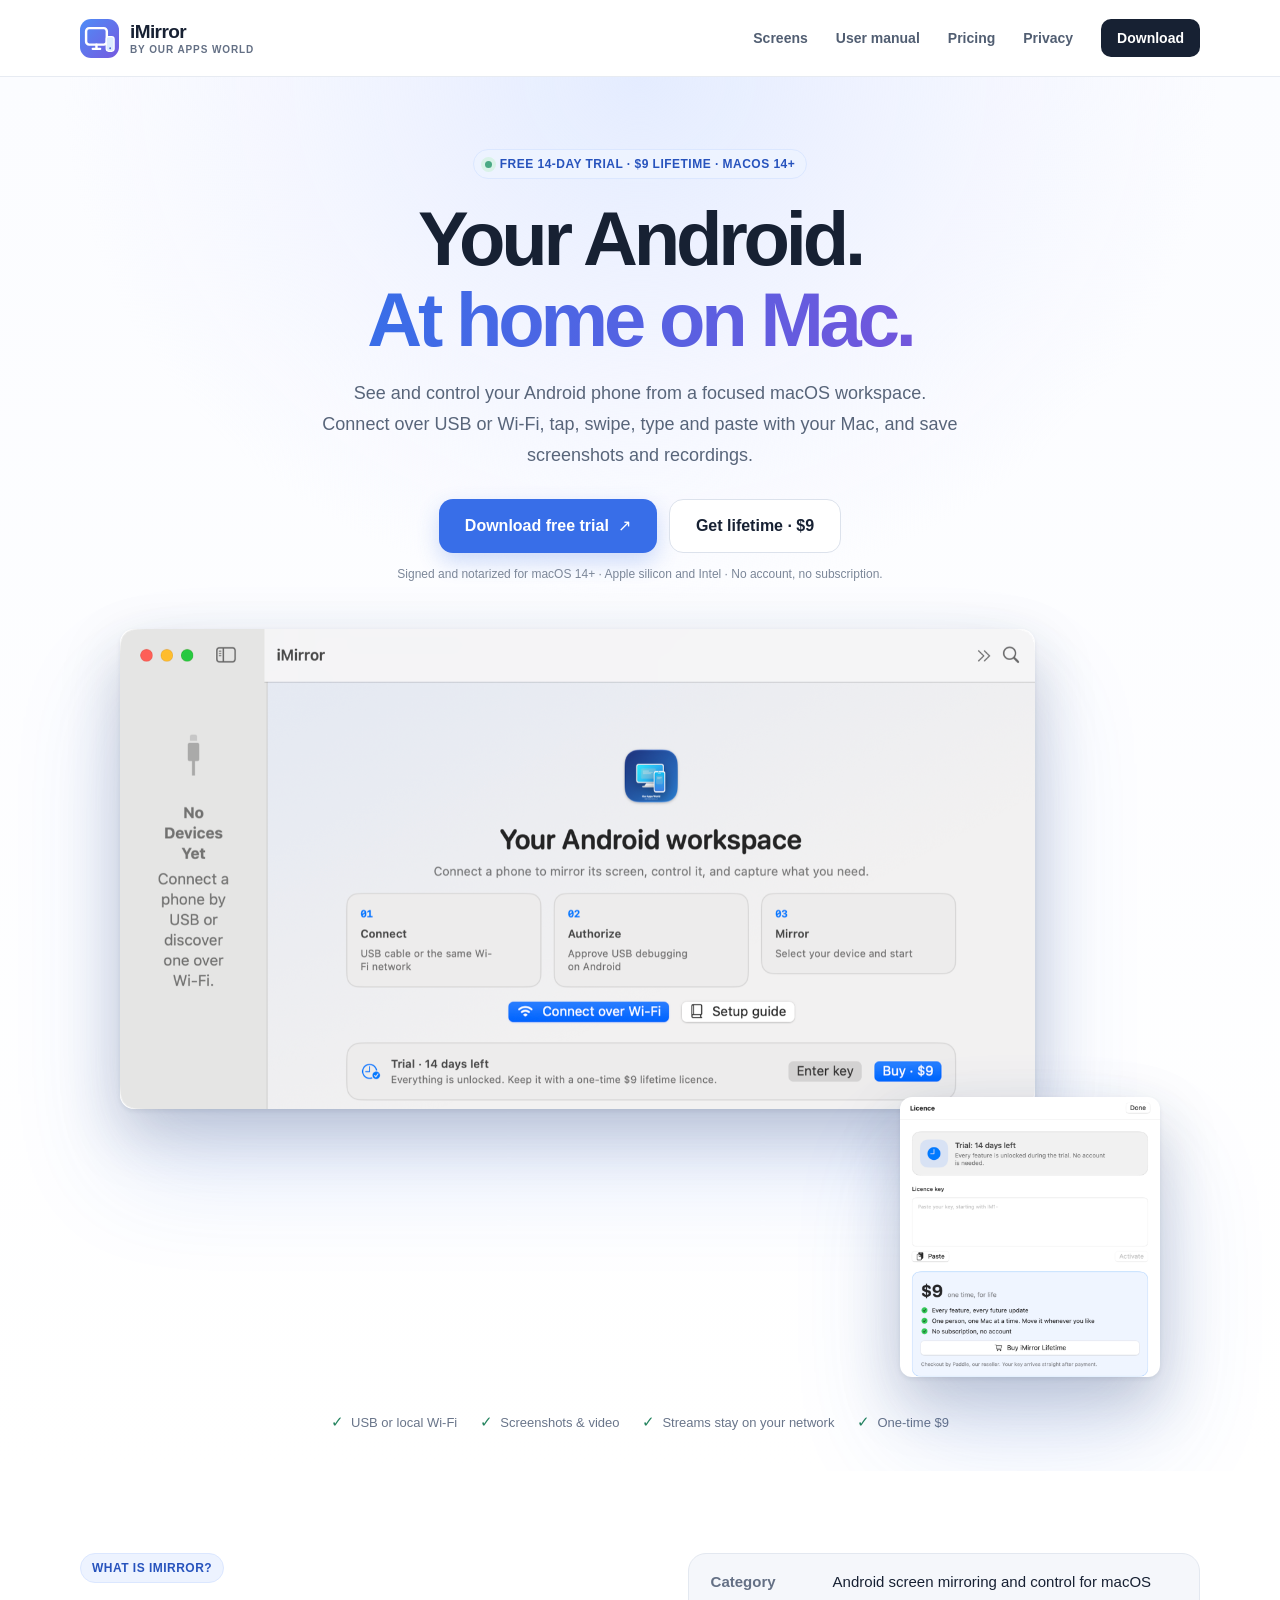
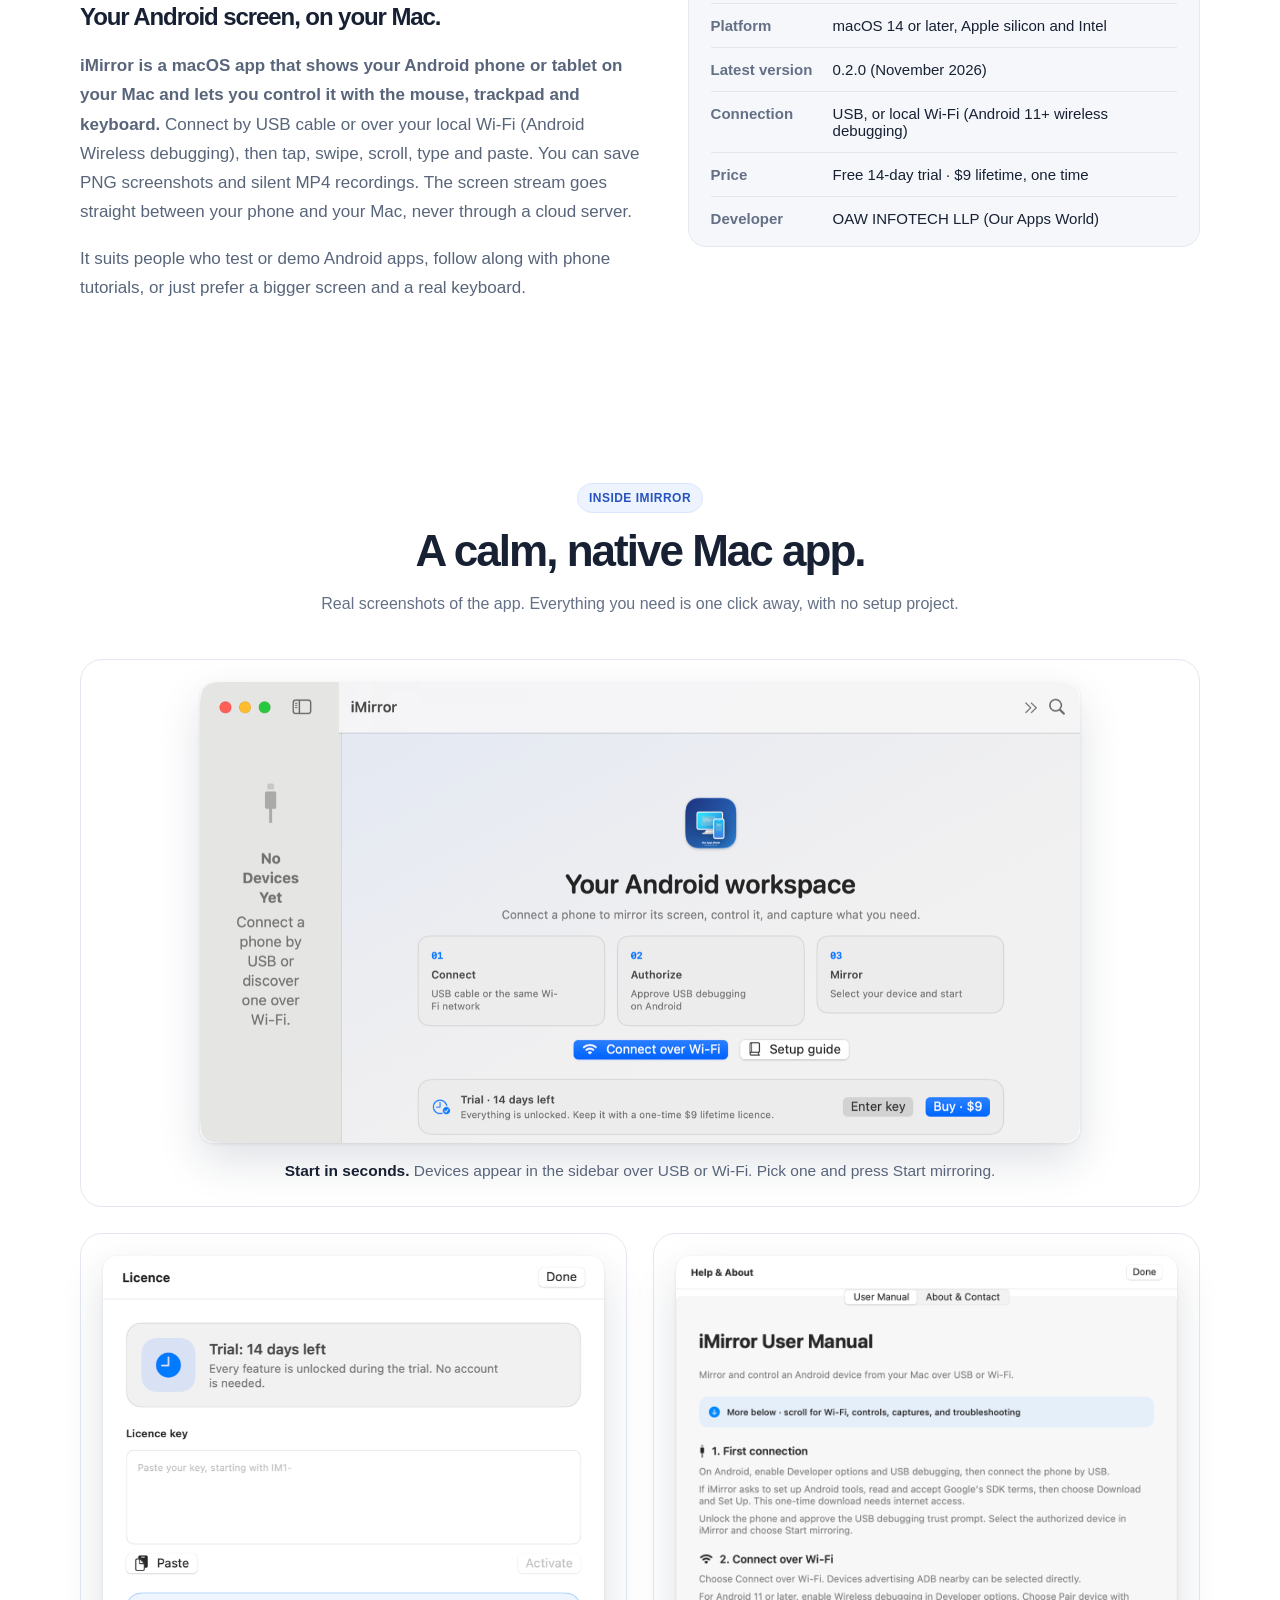
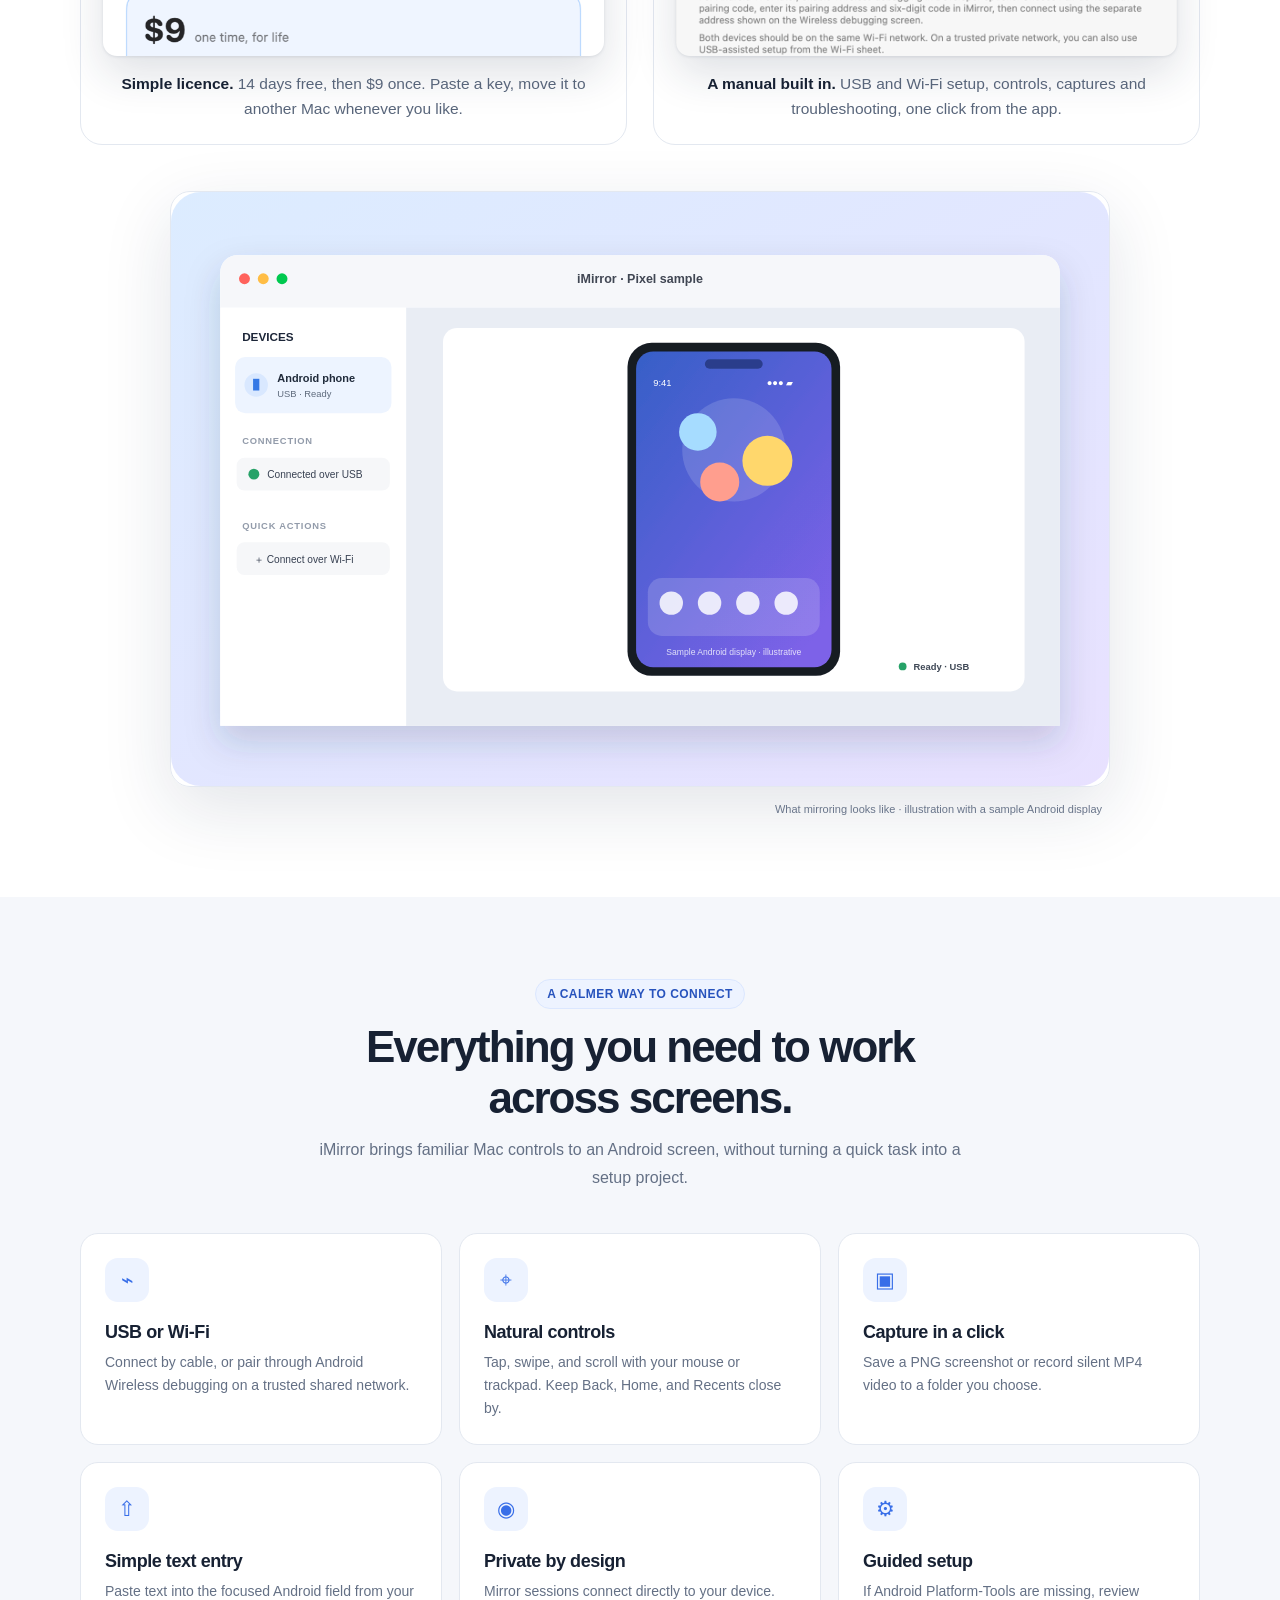
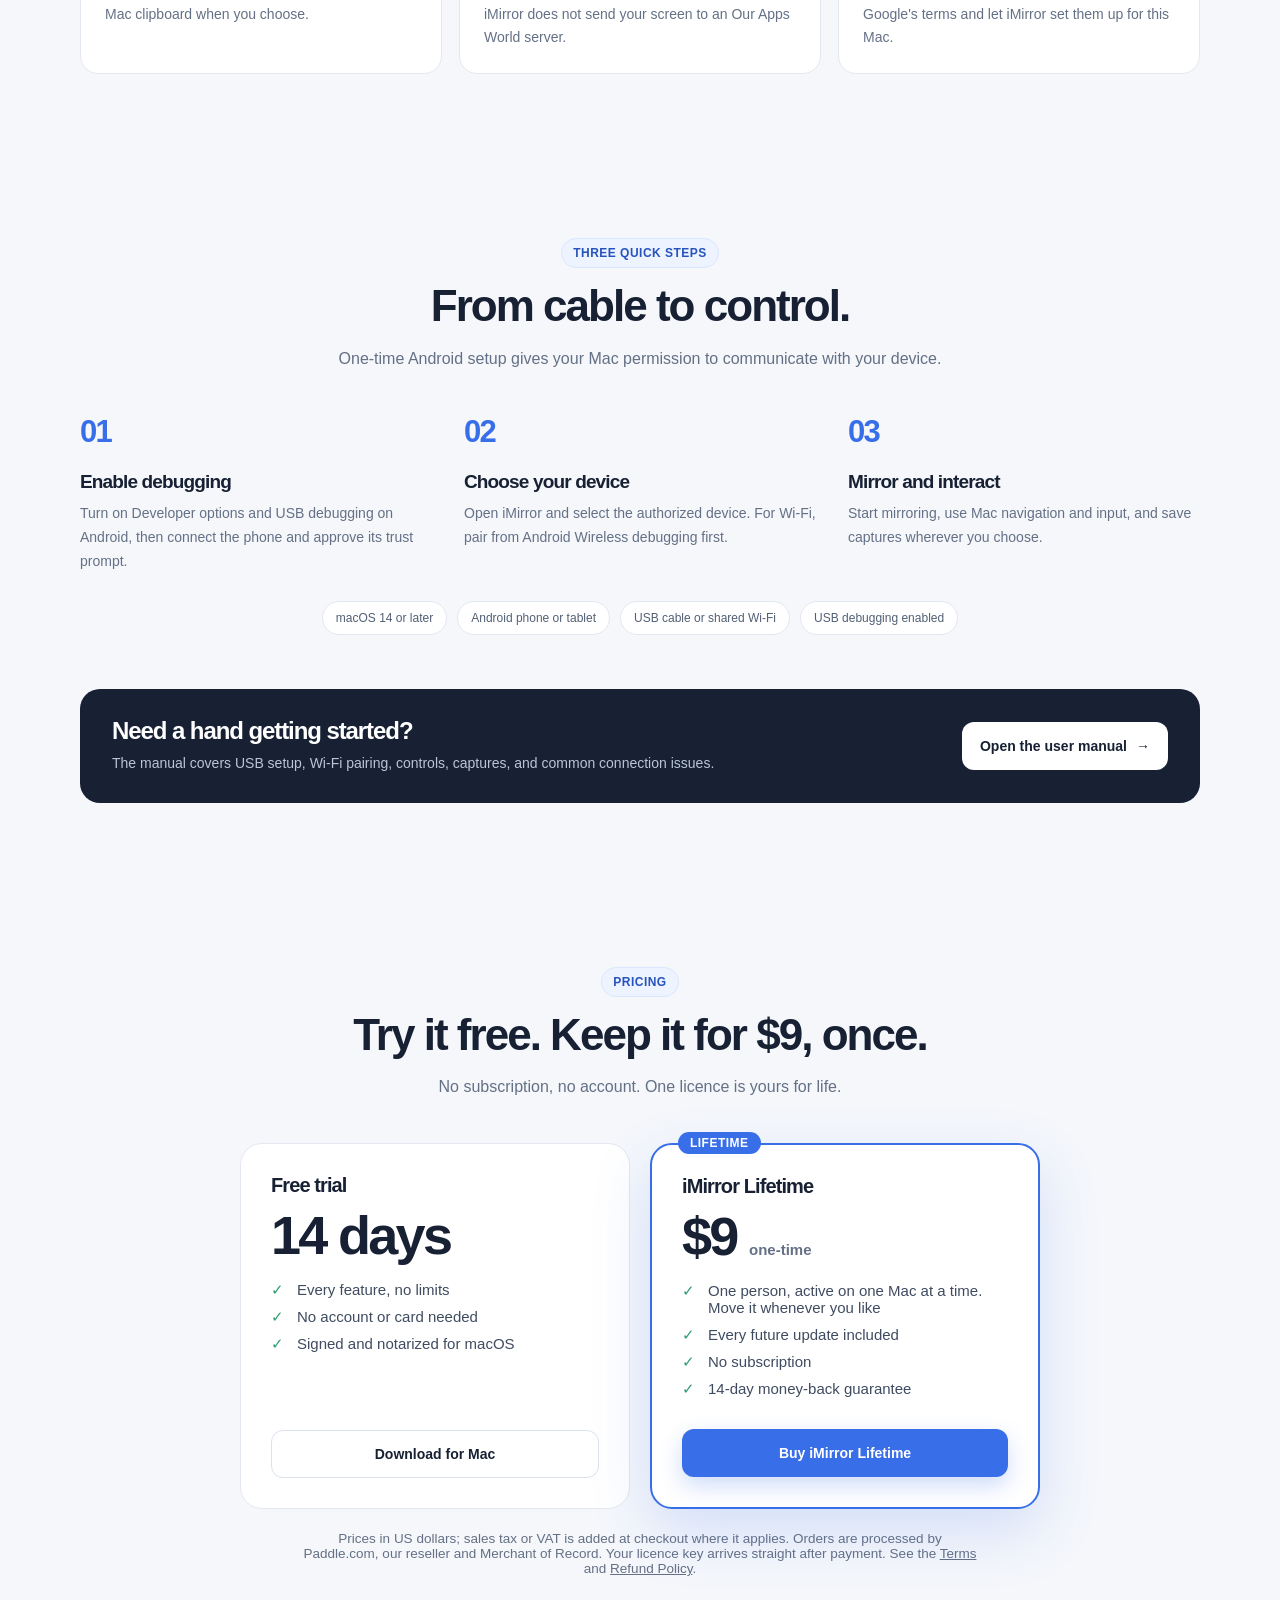
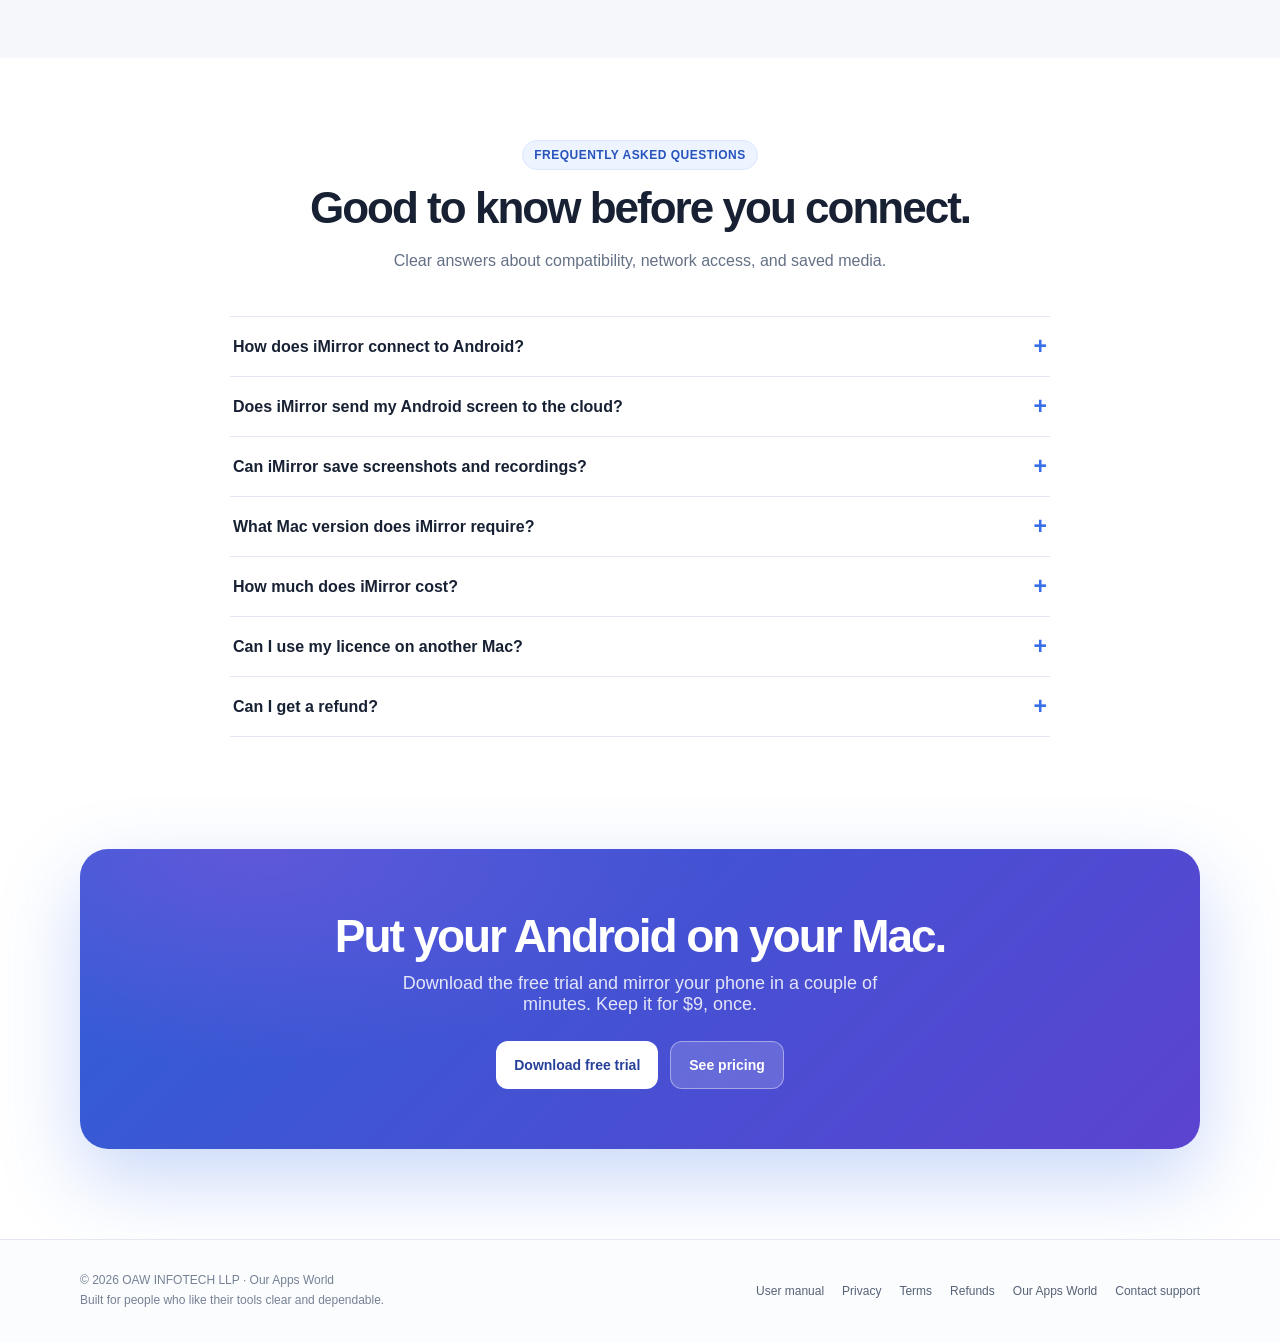
==== commit 799050d5: "Pages copy: redesigned landing page, real screenshots, SEO files from the main site Co-Authored-By: " ====
--- a/docs/index.html
+++ b/docs/index.html
@@ -6,54 +6,166 @@
   <meta name="theme-color" content="#ffffff">
   <meta name="description" content="Download iMirror, the signed and notarized Mac app for mirroring and controlling Android over USB or local Wi-Fi.">
   <meta name="robots" content="index,follow,max-image-preview:large">
-  <link rel="canonical" href="https://erimranalam.github.io/iMirror-Releases/">
-  <title>iMirror — Android on your Mac | Our Apps World</title>
+  <link rel="canonical" href="https://imirror.ourappsworld.com/">
+  <title>iMirror — mirror and control Android from your Mac (USB or Wi-Fi) | Our Apps World</title>
+  <meta name="description" content="iMirror shows your Android phone on your Mac and lets you control it with mouse, trackpad and keyboard over USB or Wi-Fi. Save screenshots and recordings. macOS 14+, 14-day free trial, $9 lifetime licence.">
+  <meta name="robots" content="index,follow,max-image-preview:large,max-snippet:-1">
+  <meta name="author" content="Our Apps World">
+  <link rel="canonical" href="https://imirror.ourappsworld.com/">
   <meta property="og:type" content="website">
   <meta property="og:site_name" content="iMirror by Our Apps World">
+  <meta property="og:locale" content="en_US">
   <meta property="og:title" content="iMirror — Android on your Mac">
-  <meta property="og:description" content="Mirror and control your Android phone from a focused macOS workspace over USB or Wi-Fi.">
-  <meta property="og:url" content="https://erimranalam.github.io/iMirror-Releases/">
-  <meta property="og:image" content="https://erimranalam.github.io/iMirror-Releases/assets/social-preview.png">
+  <meta property="og:description" content="Mirror and control your Android phone from a focused macOS workspace over USB or Wi-Fi. 14-day free trial, $9 lifetime licence.">
+  <meta property="og:url" content="https://imirror.ourappsworld.com/">
+  <meta property="og:image" content="https://imirror.ourappsworld.com/assets/og-card.png">
   <meta property="og:image:width" content="1200">
   <meta property="og:image:height" content="630">
+  <meta property="og:image:alt" content="iMirror: an Android phone screen mirrored in a Mac window">
   <meta name="twitter:card" content="summary_large_image">
   <meta name="twitter:title" content="iMirror — Android on your Mac">
-  <meta name="twitter:description" content="Mirror and control your Android phone from a focused macOS workspace over USB or Wi-Fi.">
-  <meta name="twitter:image" content="https://erimranalam.github.io/iMirror-Releases/assets/social-preview.png">
+  <meta name="twitter:description" content="Mirror and control your Android phone from your Mac over USB or Wi-Fi. Free 14-day trial, $9 lifetime.">
+  <meta name="twitter:image" content="https://imirror.ourappsworld.com/assets/og-card.png">
+  <meta name="twitter:image:alt" content="iMirror: an Android phone screen mirrored in a Mac window">
   <link rel="icon" href="assets/favicon.svg" type="image/svg+xml">
-  <link rel="stylesheet" href="styles.css?v=8c32ccf7">
+  <link rel="alternate" type="text/plain" href="/llms.txt" title="Summary for AI assistants">
+  <link rel="stylesheet" href="styles.css?v=ee25576f">
   <script type="application/ld+json">
+{
+ "@context": "https://schema.org",
+ "@graph": [
   {
-    "@context": "https://schema.org",
-    "@type": "SoftwareApplication",
-    "name": "iMirror by Our Apps World",
-    "applicationCategory": "UtilitiesApplication",
-    "operatingSystem": "macOS 14 or later",
-    "description": "Mirror and control an Android phone or tablet from a Mac over USB or local Wi-Fi. Save PNG screenshots and silent MP4 recordings.",
-    "softwareRequirements": "A Mac running macOS 14 or later and an Android device with USB debugging or Wireless debugging enabled.",
-    "featureList": ["Android screen mirroring", "USB and local Wi-Fi connection", "Mouse and trackpad input", "PNG screenshots", "Silent MP4 recordings"],
-    "publisher": { "@type": "Organization", "name": "OAW INFOTECH LLP", "alternateName": "Our Apps World", "url": "https://ourappsworld.com/" },
-    "url": "https://erimranalam.github.io/iMirror-Releases/",
-    "offers": [
-      { "@type": "Offer", "name": "iMirror Lifetime", "price": "9.00", "priceCurrency": "USD", "availability": "https://schema.org/InStock", "description": "One-time purchase: one person, one Mac at a time, every future update, 14-day money-back guarantee." },
-      { "@type": "Offer", "name": "Free trial", "price": "0", "priceCurrency": "USD", "description": "14 days with every feature, no account or card." }
-    ]
+   "@type": "Organization",
+   "@id": "https://ourappsworld.com/#org",
+   "name": "OAW INFOTECH LLP",
+   "alternateName": "Our Apps World",
+   "url": "https://ourappsworld.com/",
+   "email": "support@ourappsworld.com",
+   "logo": "https://imirror.ourappsworld.com/assets/favicon.svg"
+  },
+  {
+   "@type": "WebSite",
+   "@id": "https://imirror.ourappsworld.com/#site",
+   "url": "https://imirror.ourappsworld.com/",
+   "name": "iMirror",
+   "inLanguage": "en",
+   "publisher": {
+    "@id": "https://ourappsworld.com/#org"
+   }
+  },
+  {
+   "@type": "SoftwareApplication",
+   "@id": "https://imirror.ourappsworld.com/#app",
+   "name": "iMirror",
+   "alternateName": "iMirror by Our Apps World",
+   "description": "iMirror is a macOS app that mirrors an Android phone or tablet to a Mac and lets you control it with mouse, trackpad and keyboard over USB or local Wi-Fi. Save PNG screenshots and silent MP4 recordings.",
+   "applicationCategory": "UtilitiesApplication",
+   "operatingSystem": "macOS 14 or later",
+   "softwareVersion": "0.2.0",
+   "dateModified": "2026-11-08",
+   "inLanguage": "en",
+   "softwareRequirements": "A Mac running macOS 14 or later and an Android device with USB debugging or Wireless debugging enabled.",
+   "url": "https://imirror.ourappsworld.com/",
+   "downloadUrl": "https://github.com/ErIMRANALAM/iMirror-Releases/releases/latest",
+   "image": "https://imirror.ourappsworld.com/assets/og-card.png",
+   "screenshot": "https://imirror.ourappsworld.com/assets/og-card.png",
+   "featureList": [
+    "Android screen mirroring on Mac",
+    "USB and local Wi-Fi (wireless debugging) connection",
+    "Mouse, trackpad and keyboard control",
+    "Text paste from the Mac clipboard",
+    "PNG screenshots and silent MP4 recordings",
+    "No cloud: the screen stream stays between your Mac and your phone"
+   ],
+   "offers": [
+    {
+     "@type": "Offer",
+     "name": "iMirror Lifetime",
+     "price": "9.00",
+     "priceCurrency": "USD",
+     "availability": "https://schema.org/InStock",
+     "url": "https://imirror.ourappsworld.com/buy/",
+     "description": "One-time purchase: one person, one Mac at a time, every future update, 14-day money-back guarantee."
+    },
+    {
+     "@type": "Offer",
+     "name": "Free trial",
+     "price": "0",
+     "priceCurrency": "USD",
+     "description": "14 days with every feature, no account or card."
+    }
+   ],
+   "author": {
+    "@id": "https://ourappsworld.com/#org"
+   },
+   "publisher": {
+    "@id": "https://ourappsworld.com/#org"
+   }
+  },
+  {
+   "@type": "FAQPage",
+   "@id": "https://imirror.ourappsworld.com/#faq",
+   "mainEntity": [
+    {
+     "@type": "Question",
+     "name": "How does iMirror connect to Android?",
+     "acceptedAnswer": {
+      "@type": "Answer",
+      "text": "iMirror uses Android Debug Bridge. Connect by USB with USB debugging enabled, or pair Wireless debugging on Android 11 or later over a trusted shared Wi-Fi network."
+     }
+    },
+    {
+     "@type": "Question",
+     "name": "Does iMirror send my Android screen to the cloud?",
+     "acceptedAnswer": {
+      "@type": "Answer",
+      "text": "No. The screen stream is sent directly between the Android device and your Mac over USB or your configured local network. iMirror does not route screen content through an Our Apps World server."
+     }
+    },
+    {
+     "@type": "Question",
+     "name": "Can iMirror save screenshots and recordings?",
+     "acceptedAnswer": {
+      "@type": "Answer",
+      "text": "Yes. Save a PNG screenshot or an MP4 video recording to a location you choose. Recordings contain video only and do not include audio."
+     }
+    },
+    {
+     "@type": "Question",
+     "name": "What Mac version does iMirror require?",
+     "acceptedAnswer": {
+      "@type": "Answer",
+      "text": "iMirror requires macOS 14 or later and an Android phone or tablet with debugging enabled."
+     }
+    },
+    {
+     "@type": "Question",
+     "name": "How much does iMirror cost?",
+     "acceptedAnswer": {
+      "@type": "Answer",
+      "text": "iMirror has a free 14-day trial with every feature. After that, iMirror Lifetime is a one-time $9 purchase for one person, active on one Mac at a time, with every future update and no subscription."
+     }
+    },
+    {
+     "@type": "Question",
+     "name": "Can I use my licence on another Mac?",
+     "acceptedAnswer": {
+      "@type": "Answer",
+      "text": "A licence is active on one Mac at a time. Activate your key on another Mac and it moves there; the first Mac is signed out automatically. You can also free it from iMirror › Licence."
+     }
+    },
+    {
+     "@type": "Question",
+     "name": "Can I get a refund?",
+     "acceptedAnswer": {
+      "@type": "Answer",
+      "text": "Yes. You can get a full refund within 14 days of purchase. See the Refund Policy for how to ask."
+     }
+    }
+   ]
   }
-  </script>
-  <script type="application/ld+json">
-  {
-    "@context": "https://schema.org",
-    "@type": "FAQPage",
-    "mainEntity": [
-      { "@type": "Question", "name": "How does iMirror connect to Android?", "acceptedAnswer": { "@type": "Answer", "text": "iMirror uses Android Debug Bridge. Connect by USB with USB debugging enabled, or pair Wireless debugging on Android 11 or later over a trusted shared Wi-Fi network." } },
-      { "@type": "Question", "name": "Does iMirror send my Android screen to the cloud?", "acceptedAnswer": { "@type": "Answer", "text": "No. The screen stream is sent directly between the Android device and your Mac over USB or your configured local network. iMirror does not route screen content through an Our Apps World server." } },
-      { "@type": "Question", "name": "Can iMirror save screenshots and recordings?", "acceptedAnswer": { "@type": "Answer", "text": "Yes. Save a PNG screenshot or an MP4 video recording to a location you choose. Recordings contain video only and do not include audio." } },
-      { "@type": "Question", "name": "What Mac version does iMirror require?", "acceptedAnswer": { "@type": "Answer", "text": "iMirror requires macOS 14 or later and an Android phone or tablet with debugging enabled." } },
-      {"@type": "Question", "name": "How much does iMirror cost?", "acceptedAnswer": {"@type": "Answer", "text": "iMirror has a free 14-day trial with every feature. After that, iMirror Lifetime is a one-time $9 purchase for one person, active on one Mac at a time, with every future update and no subscription."}},
-      {"@type": "Question", "name": "Can I use my licence on another Mac?", "acceptedAnswer": {"@type": "Answer", "text": "A licence is active on one Mac at a time. Activate your key on another Mac and it moves there; the first Mac is signed out automatically. You can also free it from iMirror \u203a Licence."}},
-      {"@type": "Question", "name": "Can I get a refund?", "acceptedAnswer": {"@type": "Answer", "text": "Yes. You can get a full refund within 14 days of purchase. See the Refund Policy for how to ask."}}
-    ]
-  }
+ ]
+}
   </script>
 </head>
 <body>
@@ -64,6 +176,7 @@
         <span>iMirror<small>by Our Apps World</small></span>
       </a>
       <div class="nav-links">
+        <a href="#screens">Screens</a>
         <a href="manual/">User manual</a>
         <a href="#pricing">Pricing</a>
         <a href="privacy/">Privacy</a>
@@ -73,6 +186,7 @@
         <summary><span>Menu</span><span class="menu-icon" aria-hidden="true">☰</span></summary>
         <div class="mobile-menu-panel">
           <a href="./">Overview</a>
+          <a href="#screens">Screens</a>
           <a href="manual/">User manual</a>
           <a href="#pricing">Pricing</a>
           <a href="privacy/">Privacy</a>
@@ -83,31 +197,79 @@
   </header>
 
   <main>
-    <section class="hero">
-      <div class="container hero-grid">
+    <section class="hero hero2">
+      <div class="container">
+        <div class="hero-center">
+          <span class="eyebrow"><span class="eyebrow-dot"></span> Free 14-day trial · $9 lifetime · macOS 14+</span>
+          <h1>Your Android.<br><em>At home on Mac.</em></h1>
+          <p class="hero-copy">See and control your Android phone from a focused macOS workspace. Connect over USB or Wi-Fi, tap, swipe, type and paste with your Mac, and save screenshots and recordings.</p>
+          <div class="hero-actions">
+            <a class="button button-primary button-lg" href="https://github.com/ErIMRANALAM/iMirror-Releases/releases/latest">Download free trial <span aria-hidden="true">↗</span></a>
+            <a class="button button-secondary button-lg" href="#pricing">Get lifetime · $9</a>
+          </div>
+          <p class="hero-note">Signed and notarized for macOS 14+ · Apple silicon and Intel · No account, no subscription.</p>
+        </div>
+        <div class="stage2" aria-label="iMirror on a Mac: the main window and the Licence window">
+          <figure class="winshot main"><img src="assets/screens/app-main.png" width="1500" height="786" alt="The iMirror window on a Mac: a device list on the left and a welcome screen with three steps (Connect, Authorize, Mirror), buttons to connect over Wi-Fi and open the setup guide, and the trial status with Enter key and Buy buttons"></figure>
+          <figure class="winshot float"><img src="assets/screens/app-licence.png" width="835" height="900" alt="The iMirror Licence window: trial status, a field for the licence key, and the $9 one-time lifetime purchase"></figure>
+        </div>
+        <div class="trust-row hero-trust" aria-label="Key product details">
+          <span><b aria-hidden="true">✓</b> USB or local Wi-Fi</span>
+          <span><b aria-hidden="true">✓</b> Screenshots &amp; video</span>
+          <span><b aria-hidden="true">✓</b> Streams stay on your network</span>
+          <span><b aria-hidden="true">✓</b> One-time $9</span>
+        </div>
+      </div>
+    </section>
+
+    <section class="section" id="what-is">
+      <div class="container what-grid">
         <div>
-          <span class="eyebrow"><span class="eyebrow-dot"></span> Made for Mac · macOS 14+</span>
-          <h1>Your Android.<br><em>At home on Mac.</em></h1>
-          <p class="hero-copy">See and control your Android phone from a focused macOS workspace. Connect over USB or Wi-Fi, navigate naturally, and save the moments you need.</p>
-          <div class="hero-actions">
-            <a class="button button-primary" href="https://github.com/ErIMRANALAM/iMirror-Releases/releases/latest">Download for Mac <span aria-hidden="true">↗</span></a>
-            <a class="button button-secondary" href="manual/">Explore the guide</a>
-          </div>
-          <p class="hero-note">Signed and notarized for macOS 14+ · Apple silicon and Intel · Android device required.</p>
-          <div class="trust-row" aria-label="Key product details">
-            <span><b aria-hidden="true">✓</b> USB or local Wi-Fi</span>
-            <span><b aria-hidden="true">✓</b> Screenshots & video</span>
-            <span><b aria-hidden="true">✓</b> Your files stay yours</span>
-          </div>
-        </div>
-        <figure class="hero-art">
-          <img src="assets/preview.svg" alt="Illustrative preview of the iMirror Mac interface with a sample Android display. The device screen is a design mockup, not a live screenshot.">
-          <figcaption class="preview-caption">Illustrative product preview · Android display shown as a sample</figcaption>
+          <span class="eyebrow">What is iMirror?</span>
+          <h2>Your Android screen, on your Mac.</h2>
+          <p><b>iMirror is a macOS app that shows your Android phone or tablet on your Mac and lets you control it with the mouse, trackpad and keyboard.</b> Connect by USB cable or over your local Wi-Fi (Android Wireless debugging), then tap, swipe, scroll, type and paste. You can save PNG screenshots and silent MP4 recordings. The screen stream goes straight between your phone and your Mac, never through a cloud server.</p>
+          <p>It suits people who test or demo Android apps, follow along with phone tutorials, or just prefer a bigger screen and a real keyboard.</p>
+        </div>
+        <dl class="facts" aria-label="iMirror quick facts">
+          <div><dt>Category</dt><dd>Android screen mirroring and control for macOS</dd></div>
+          <div><dt>Platform</dt><dd>macOS 14 or later, Apple silicon and Intel</dd></div>
+          <div><dt>Latest version</dt><dd>0.2.0 (November 2026)</dd></div>
+          <div><dt>Connection</dt><dd>USB, or local Wi-Fi (Android 11+ wireless debugging)</dd></div>
+          <div><dt>Price</dt><dd>Free 14-day trial · $9 lifetime, one time</dd></div>
+          <div><dt>Developer</dt><dd>OAW INFOTECH LLP (Our Apps World)</dd></div>
+        </dl>
+      </div>
+    </section>
+
+    <section class="section" id="screens">
+      <div class="container">
+        <div class="section-heading">
+          <span class="eyebrow">Inside iMirror</span>
+          <h2>A calm, native Mac app.</h2>
+          <p>Real screenshots of the app. Everything you need is one click away, with no setup project.</p>
+        </div>
+        <div class="gallery">
+          <figure class="shot-card wide">
+            <div class="winshot"><img src="assets/screens/app-main.png" loading="lazy" width="1500" height="786" alt="iMirror main window with the device list and the three-step welcome screen"></div>
+            <figcaption><b>Start in seconds.</b> Devices appear in the sidebar over USB or Wi-Fi. Pick one and press Start mirroring.</figcaption>
+          </figure>
+          <figure class="shot-card">
+            <div class="winshot"><img src="assets/screens/app-licence.png" loading="lazy" width="835" height="900" alt="iMirror Licence window with trial status, key field and the $9 lifetime option"></div>
+            <figcaption><b>Simple licence.</b> 14 days free, then $9 once. Paste a key, move it to another Mac whenever you like.</figcaption>
+          </figure>
+          <figure class="shot-card">
+            <div class="winshot"><img src="assets/screens/app-manual.png" loading="lazy" width="1100" height="954" alt="iMirror Help and About window showing the built-in user manual"></div>
+            <figcaption><b>A manual built in.</b> USB and Wi-Fi setup, controls, captures and troubleshooting, one click from the app.</figcaption>
+          </figure>
+        </div>
+        <figure class="mirror-art">
+          <img src="assets/preview.svg" loading="lazy" alt="Illustrative preview of mirroring: an Android phone screen shown in an iMirror window on a Mac. The phone display is a design mockup, not a live screenshot.">
+          <figcaption class="preview-caption">What mirroring looks like · illustration with a sample Android display</figcaption>
         </figure>
       </div>
     </section>
 
-    <section class="section" id="features">
+    <section class="section section-soft" id="features">
       <div class="container">
         <div class="section-heading">
           <span class="eyebrow">A calmer way to connect</span>
@@ -194,6 +356,18 @@
         </div>
       </div>
     </section>
+    <section class="cta-section">
+      <div class="container">
+        <div class="cta-band">
+          <h2>Put your Android on your Mac.</h2>
+          <p>Download the free trial and mirror your phone in a couple of minutes. Keep it for $9, once.</p>
+          <div class="hero-actions center">
+            <a class="button button-light" href="https://github.com/ErIMRANALAM/iMirror-Releases/releases/latest">Download free trial</a>
+            <a class="button button-ghost" href="#pricing">See pricing</a>
+          </div>
+        </div>
+      </div>
+    </section>
   </main>
 
   <footer class="site-footer">
--- a/docs/styles.css
+++ b/docs/styles.css
@@ -179,4 +179,72 @@
 .buy-box { max-width: 640px; margin: 0 auto; padding: 56px 0 90px; text-align: center; }
 .buy-box h1 { margin-inline: auto; font-size: clamp(32px, 5vw, 44px); }
 .buy-box .hero-copy { margin-inline: auto; }
-.content-layout.single { grid-template-columns: minmax(0, 760px); justify-content: center; }
+.content-layout.single { grid-template-columns: minmax(0, 820px); justify-content: start; }
+
+.what-grid { display: grid; grid-template-columns: minmax(0, 1.1fr) minmax(0, 1fr); gap: 44px; align-items: start; }
+.what-grid p { color: #58657a; font-size: 17px; line-height: 1.72; }
+.facts { margin: 0; background: var(--wash); border: 1px solid var(--line); border-radius: 18px; padding: 6px 22px; }
+.facts > div { display: grid; grid-template-columns: 110px 1fr; gap: 12px; padding: 13px 0; border-top: 1px solid var(--line); font-size: 15px; }
+.facts > div:first-child { border-top: 0; } .facts dt { color: var(--muted); font-weight: 700; } .facts dd { margin: 0; }
+@media (max-width: 820px) { .what-grid { grid-template-columns: minmax(0, 1fr); gap: 26px; } }
+@media (max-width: 520px) { .facts > div { grid-template-columns: 1fr; gap: 2px; } }
+
+/* Redesign: centred hero, real app screenshots, gallery, closing band */
+.hero2 { padding: 72px 0 40px; background: radial-gradient(60% 50% at 50% 0%, #e4ecff 0, rgba(237,240,255,.5) 45%, transparent 75%), linear-gradient(180deg, #fbfcff, #fff); }
+.hero-center { text-align: center; max-width: 820px; margin: 0 auto; }
+.hero-center h1 { max-width: none; margin: 20px auto 18px; font-size: clamp(42px, 7vw, 76px); letter-spacing: -.055em; }
+.hero-center h1 em { background: linear-gradient(100deg, var(--blue), var(--violet)); -webkit-background-clip: text; background-clip: text; color: transparent; }
+.hero-center .hero-copy { max-width: 640px; margin: 0 auto; }
+.hero-center .hero-actions { justify-content: center; }
+.button-lg { min-height: 54px; padding: 0 26px; font-size: 16px; border-radius: 14px; }
+.hero-note { text-align: center; }
+.stage2 { position: relative; max-width: 1040px; margin: 48px auto 0; padding-bottom: 8%; }
+.winshot { margin: 0; line-height: 0; border-radius: 14px; overflow: hidden; box-shadow: 0 2px 4px rgba(24,37,66,.08), 0 24px 60px rgba(28,43,72,.22), 0 60px 110px rgba(56,110,232,.16); background: #fff; }
+.winshot img { display: block; width: 100%; height: auto; }
+.stage2 .main { width: 88%; margin: 0 auto 0 0; }
+.stage2 .float { position: absolute; right: 0; bottom: 0; width: 30%; border-radius: 12px; }
+.hero-trust { margin-top: 36px; justify-content: center; }
+@media (max-width: 720px) { .stage2 { padding-bottom: 0; } .stage2 .main { width: 100%; } .stage2 .float { display: none; } }
+
+.gallery { display: grid; grid-template-columns: repeat(2, minmax(0, 1fr)); gap: 26px; align-items: start; }
+.shot-card { margin: 0; display: flex; flex-direction: column; gap: 16px; padding: 22px; background: #fff; border: 1px solid var(--line); border-radius: 22px; }
+.shot-card.wide { grid-column: 1 / -1; }
+.shot-card .winshot { box-shadow: 0 1px 3px rgba(24,37,66,.1), 0 18px 44px rgba(28,43,72,.14); }
+.shot-card.wide .winshot { max-width: 880px; margin: 0 auto; }
+.shot-card figcaption { color: #58657a; font-size: 15.5px; line-height: 1.6; text-align: center; }
+.shot-card figcaption b { color: var(--ink); }
+.mirror-art { margin: 46px auto 0; max-width: 940px; text-align: center; }
+.mirror-art img { width: 100%; height: auto; border-radius: 20px; border: 1px solid var(--line); box-shadow: var(--shadow); }
+@media (max-width: 820px) { .gallery { grid-template-columns: minmax(0, 1fr); } }
+
+.cta-section { padding: 30px 0 90px; }
+.cta-band { text-align: center; padding: 60px 26px; border-radius: 28px; color: #fff; background: radial-gradient(70% 120% at 15% 0%, rgba(114,86,220,.7), transparent 60%), linear-gradient(135deg, #2f5fd6, #5b43d0); box-shadow: 0 30px 80px rgba(56,110,232,.28); }
+.cta-band h2 { margin: 0 0 10px; font-size: clamp(30px, 4.6vw, 46px); color: #fff; }
+.cta-band p { max-width: 540px; margin: 0 auto 26px; color: rgba(255,255,255,.85); font-size: 18px; }
+.hero-actions.center { justify-content: center; margin-top: 0; }
+.button-light { background: #fff; color: #27409a; } .button-ghost { background: rgba(255,255,255,.16); color: #fff; border: 1px solid rgba(255,255,255,.4); }
+.feature-card { transition: transform .15s ease, box-shadow .15s ease; } .feature-card:hover { transform: translateY(-3px); box-shadow: var(--shadow); }
+@media (prefers-reduced-motion: reduce) { .feature-card { transition: none; } html { scroll-behavior: auto; } }
+
+/* Legal pages: one aligned card under the hero */
+.content-layout.single .article { max-width: none; background: #fff; border: 1px solid var(--line); border-radius: 20px; padding: 34px clamp(20px, 4vw, 48px) 40px; box-shadow: 0 1px 2px rgba(24,37,66,.05), 0 14px 38px rgba(28,43,72,.06); }
+.content-layout.single .article h2 { margin: 34px 0 10px; padding-top: 26px; border-top: 1px solid var(--line); font-size: 21px; }
+.content-layout.single .article .privacy-meta + p, .content-layout.single .article .privacy-meta + h2 { margin-top: 12px; }
+.content-layout.single .article h2:first-of-type { }
+.privacy-meta { display: inline-block; padding: 5px 12px; background: #f1f5ff; border-radius: 999px; margin: 0 0 8px !important; }
+.article table { width: 100%; border-collapse: collapse; display: block; overflow-x: auto; }
+.article th, .article td { text-align: left; padding: 9px 12px; border-bottom: 1px solid var(--line); font-size: 14.5px; }
+.article img, .article pre { max-width: 100%; }
+.article pre { overflow-x: auto; }
+@media (max-width: 720px) { .content-layout.single { padding-top: 6px; } .content-layout.single .article { border-radius: 16px; padding: 24px 18px 30px; } }
+
+/* Screenshots: keep the floating window clear of the main window's buttons; equal-height gallery cards */
+.stage2 { padding-bottom: 24%; }
+.stage2 .float { right: 0; bottom: 0; width: 25%; }
+.shot-card:not(.wide) .winshot { aspect-ratio: 1100 / 880; overflow: hidden; }
+.shot-card:not(.wide) .winshot img { width: 100%; height: 100%; object-fit: cover; object-position: top center; display: block; }
+.shot-card figcaption { margin-top: auto; }
+@media (max-width: 720px) { .stage2 { padding-bottom: 0; } }
+/* Privacy / manual article card, same as the single-column legal pages */
+.content-layout:not(.single) .article { background: #fff; border: 1px solid var(--line); border-radius: 20px; padding: 32px clamp(20px, 3.5vw, 44px) 38px; box-shadow: 0 1px 2px rgba(24,37,66,.05), 0 14px 38px rgba(28,43,72,.06); max-width: none; }
+@media (max-width: 720px) { .content-layout:not(.single) .article { border-radius: 16px; padding: 22px 18px 28px; } }
